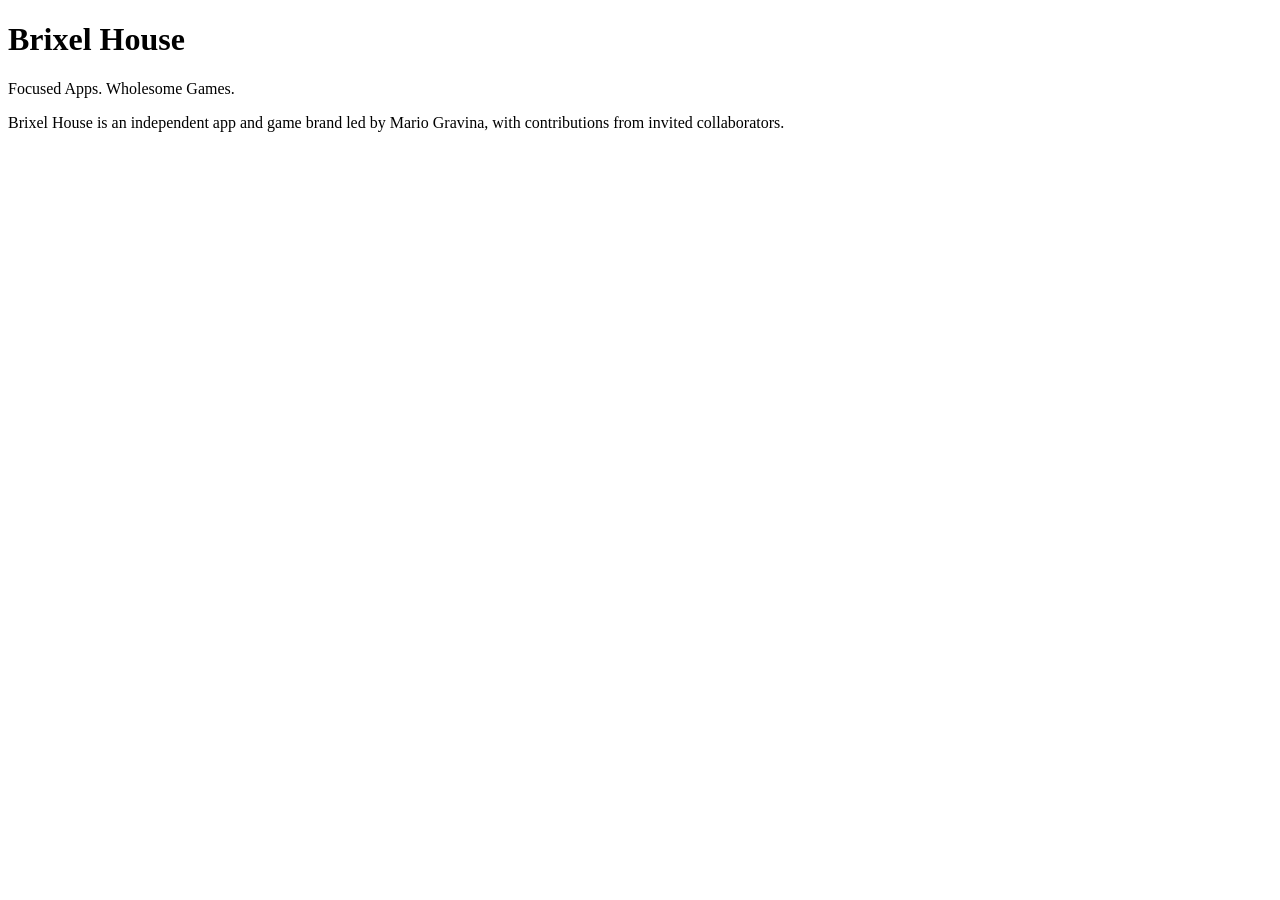
==== index.html @ 315a57ce "Add initial index.html for Brixel House Add initial homepage" ====
<!doctype html>
<html lang="en">
<head>
  <meta charset="utf-8">
  <meta name="viewport" content="width=device-width, initial-scale=1">
  <title>Brixel House</title>
</head>
<body>
  <main>
    <h1>Brixel House</h1>
    <p>Focused Apps. Wholesome Games.</p>
    <p>Brixel House is an independent app and game brand led by Mario Gravina, with contributions from invited collaborators.</p>
  </main>
</body>
</html>
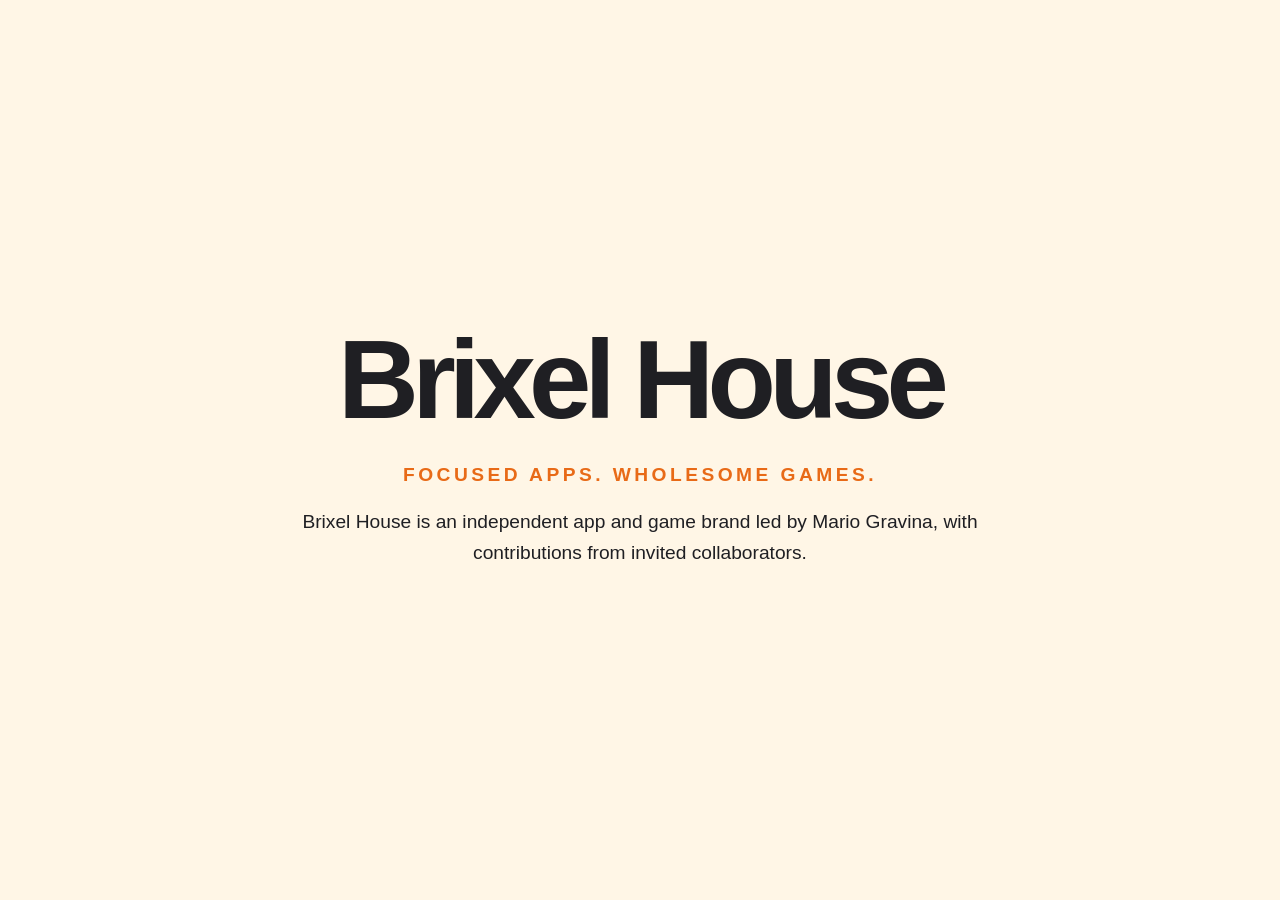
==== commit 0d8d7b3d: "Wrap content in a section tag in index.html Added CSS dep" ====
--- a/index.html
+++ b/index.html
@@ -4,12 +4,15 @@
   <meta charset="utf-8">
   <meta name="viewport" content="width=device-width, initial-scale=1">
   <title>Brixel House</title>
+  <link rel="stylesheet" href="css/style.css">
 </head>
 <body>
   <main>
-    <h1>Brixel House</h1>
-    <p>Focused Apps. Wholesome Games.</p>
-    <p>Brixel House is an independent app and game brand led by Mario Gravina, with contributions from invited collaborators.</p>
+    <section>
+      <h1>Brixel House</h1>
+      <p class="tagline">Focused Apps. Wholesome Games.</p>
+      <p>Brixel House is an independent app and game brand led by Mario Gravina, with contributions from invited collaborators.</p>
+    </section>
   </main>
 </body>
 </html>
--- a/css/style.css
+++ b/css/style.css
@@ -0,0 +1,47 @@
+:root {
+  --honey-gold: #FFC14D;
+  --bright-amber: #FF9A1F;
+  --deep-orange: #E86A17;
+  --charcoal: #1F1F23;
+  --warm-cream: #FFF6E6;
+  --white: #FFFFFF;
+}
+
+* {
+  box-sizing: border-box;
+}
+
+body {
+  margin: 0;
+  font-family: Arial, Helvetica, sans-serif;
+  color: var(--charcoal);
+  background: var(--warm-cream);
+}
+
+main {
+  min-height: 100vh;
+  display: grid;
+  place-items: center;
+  padding: 48px 24px;
+  text-align: center;
+}
+
+h1 {
+  margin: 0 0 16px;
+  font-size: clamp(3rem, 10vw, 7rem);
+  letter-spacing: -0.06em;
+}
+
+p {
+  max-width: 720px;
+  margin: 0 auto 16px;
+  font-size: 1.2rem;
+  line-height: 1.6;
+}
+
+.tagline {
+  color: var(--deep-orange);
+  font-weight: 700;
+  letter-spacing: 0.18em;
+  text-transform: uppercase;
+}
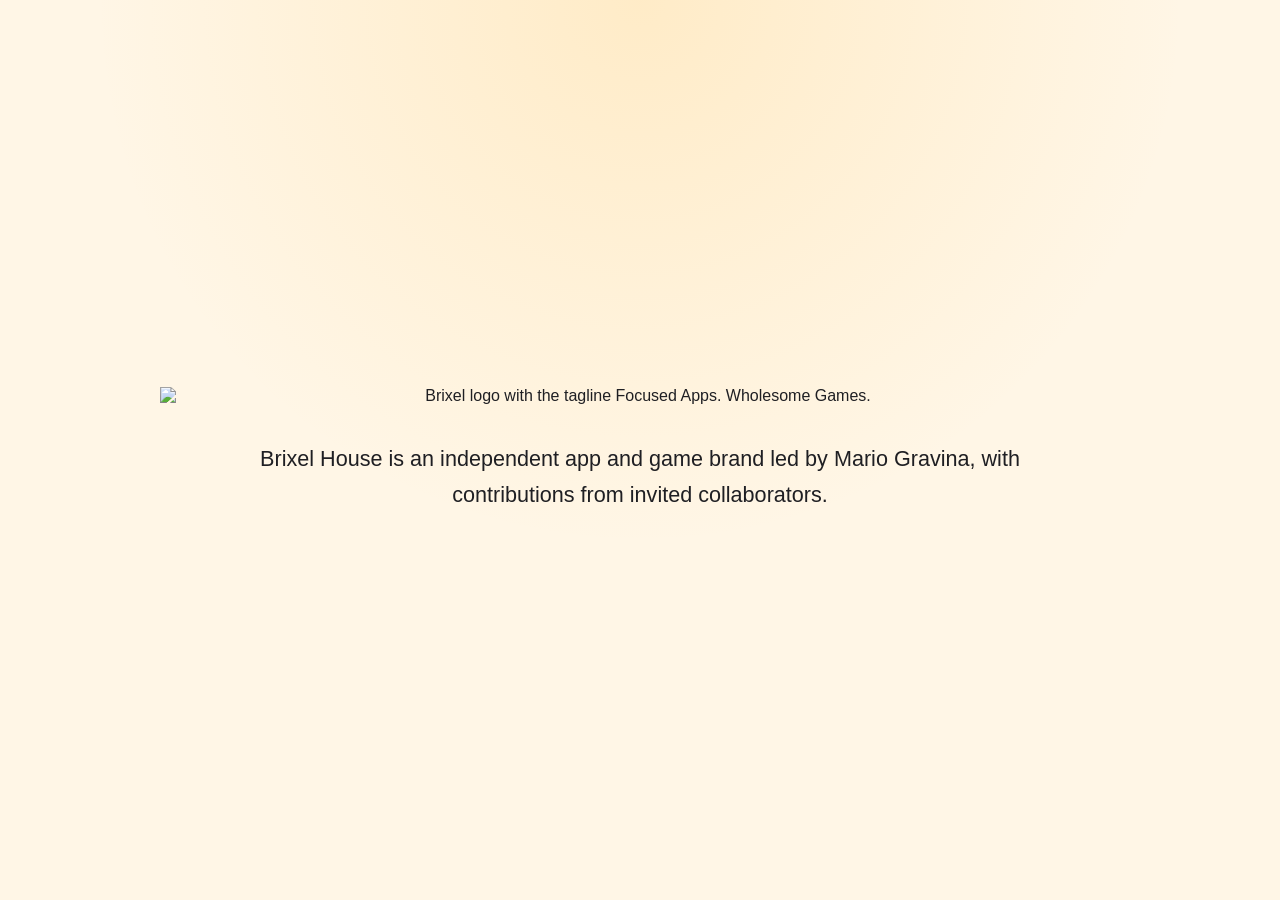
==== commit b0d5b426: "Revise index.html with new layout and meta description Updated the HTML structure and added a meta d" ====
--- a/index.html
+++ b/index.html
@@ -4,14 +4,22 @@
   <meta charset="utf-8">
   <meta name="viewport" content="width=device-width, initial-scale=1">
   <title>Brixel House</title>
+  <meta name="description" content="Brixel House creates focused apps and wholesome games built from simple ideas, clear rules, and thoughtful play.">
   <link rel="stylesheet" href="css/style.css">
 </head>
 <body>
-  <main>
-    <section>
-      <h1>Brixel House</h1>
-      <p class="tagline">Focused Apps. Wholesome Games.</p>
-      <p>Brixel House is an independent app and game brand led by Mario Gravina, with contributions from invited collaborators.</p>
+  <main class="page-shell">
+    <section class="hero">
+      <img
+        class="hero-logo"
+        src="assets/brixel-main-logo.png"
+        alt="Brixel logo with the tagline Focused Apps. Wholesome Games."
+      >
+
+      <p class="intro">
+        Brixel House is an independent app and game brand led by Mario Gravina,
+        with contributions from invited collaborators.
+      </p>
     </section>
   </main>
 </body>
--- a/css/style.css
+++ b/css/style.css
@@ -11,37 +11,57 @@
   box-sizing: border-box;
 }
 
+html {
+  min-height: 100%;
+}
+
 body {
   margin: 0;
+  min-height: 100%;
   font-family: Arial, Helvetica, sans-serif;
   color: var(--charcoal);
-  background: var(--warm-cream);
+  background:
+    radial-gradient(circle at top, rgba(255, 193, 77, 0.20), transparent 34rem),
+    var(--warm-cream);
 }
 
-main {
+.page-shell {
   min-height: 100vh;
   display: grid;
   place-items: center;
   padding: 48px 24px;
+}
+
+.hero {
+  width: min(100%, 1080px);
   text-align: center;
 }
 
-h1 {
-  margin: 0 0 16px;
-  font-size: clamp(3rem, 10vw, 7rem);
-  letter-spacing: -0.06em;
+.hero-logo {
+  display: block;
+  width: min(100%, 960px);
+  height: auto;
+  margin: 0 auto 36px;
 }
 
-p {
-  max-width: 720px;
-  margin: 0 auto 16px;
-  font-size: 1.2rem;
-  line-height: 1.6;
+.intro {
+  max-width: 760px;
+  margin: 0 auto;
+  font-size: clamp(1.05rem, 2vw, 1.35rem);
+  line-height: 1.65;
+  color: var(--charcoal);
 }
 
-.tagline {
-  color: var(--deep-orange);
-  font-weight: 700;
-  letter-spacing: 0.18em;
-  text-transform: uppercase;
+@media (max-width: 640px) {
+  .page-shell {
+    padding: 32px 18px;
+  }
+
+  .hero-logo {
+    margin-bottom: 28px;
+  }
+
+  .intro {
+    font-size: 1rem;
+  }
 }
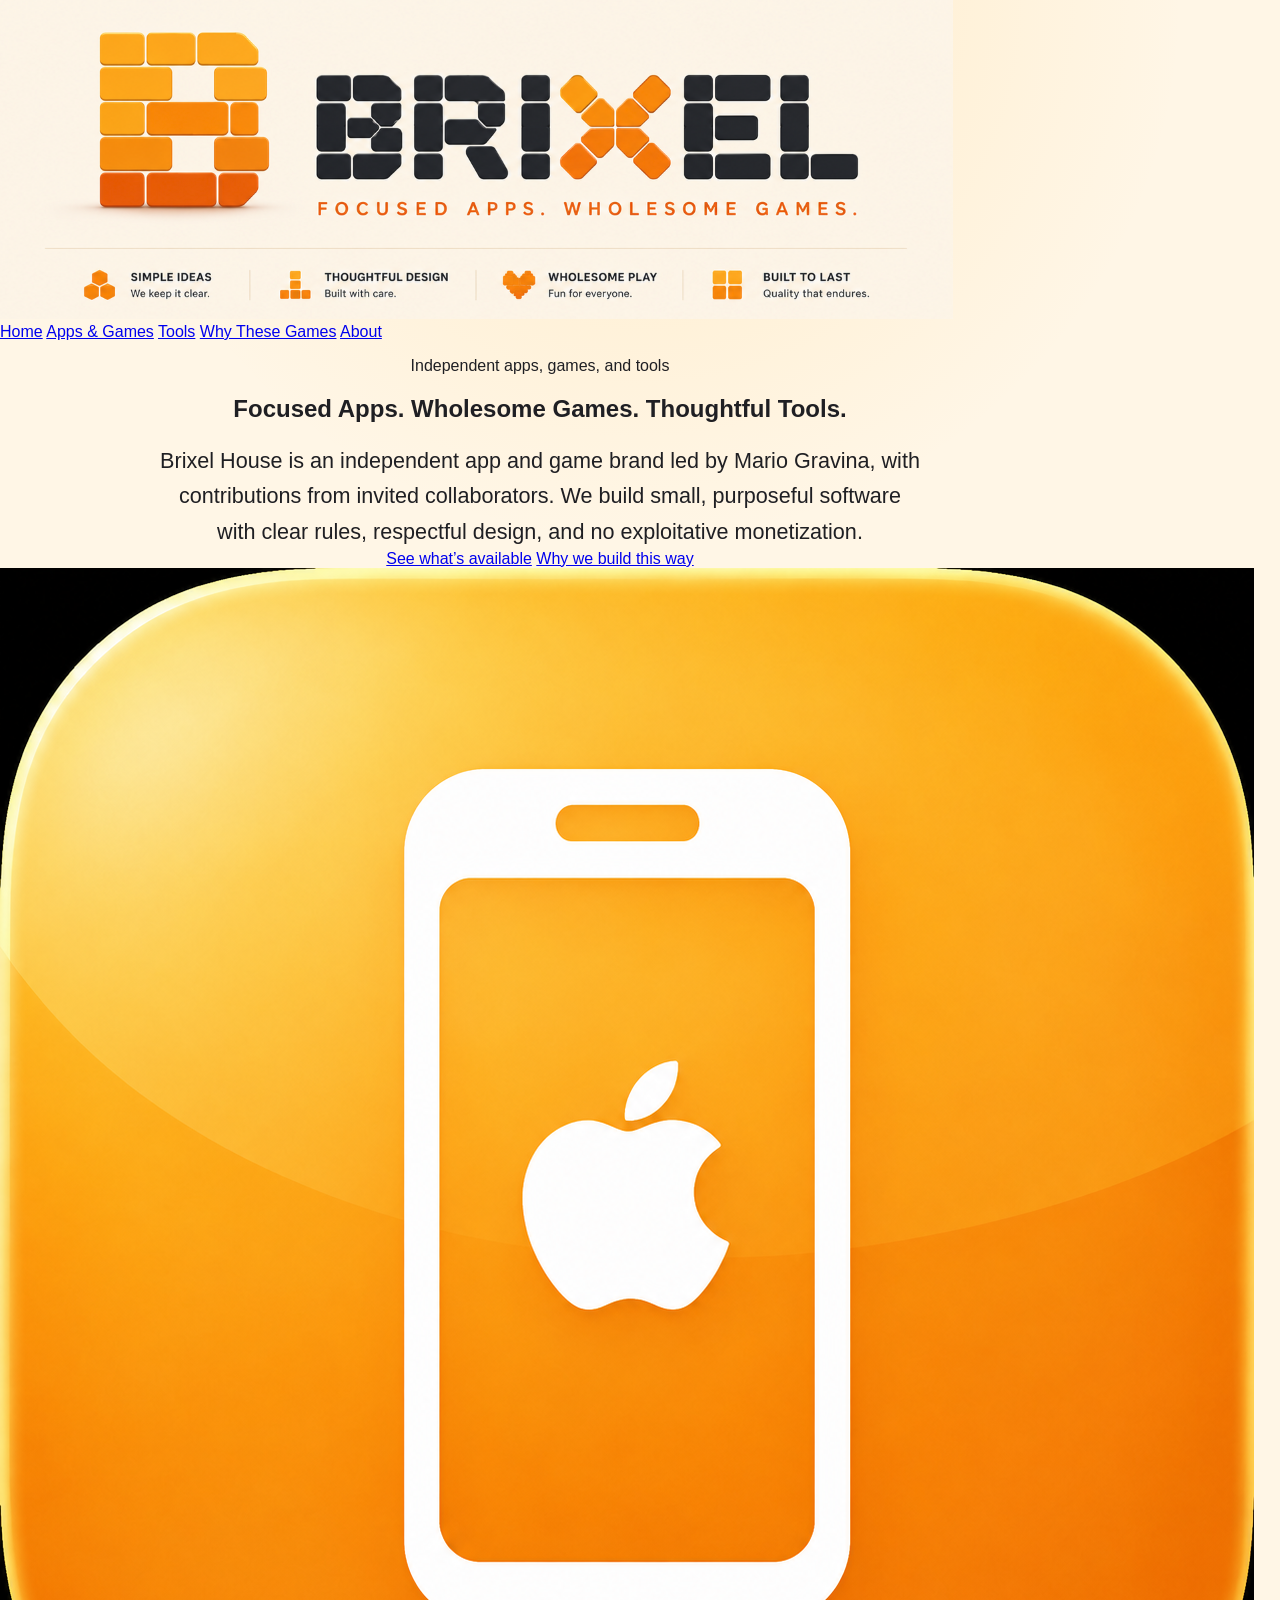
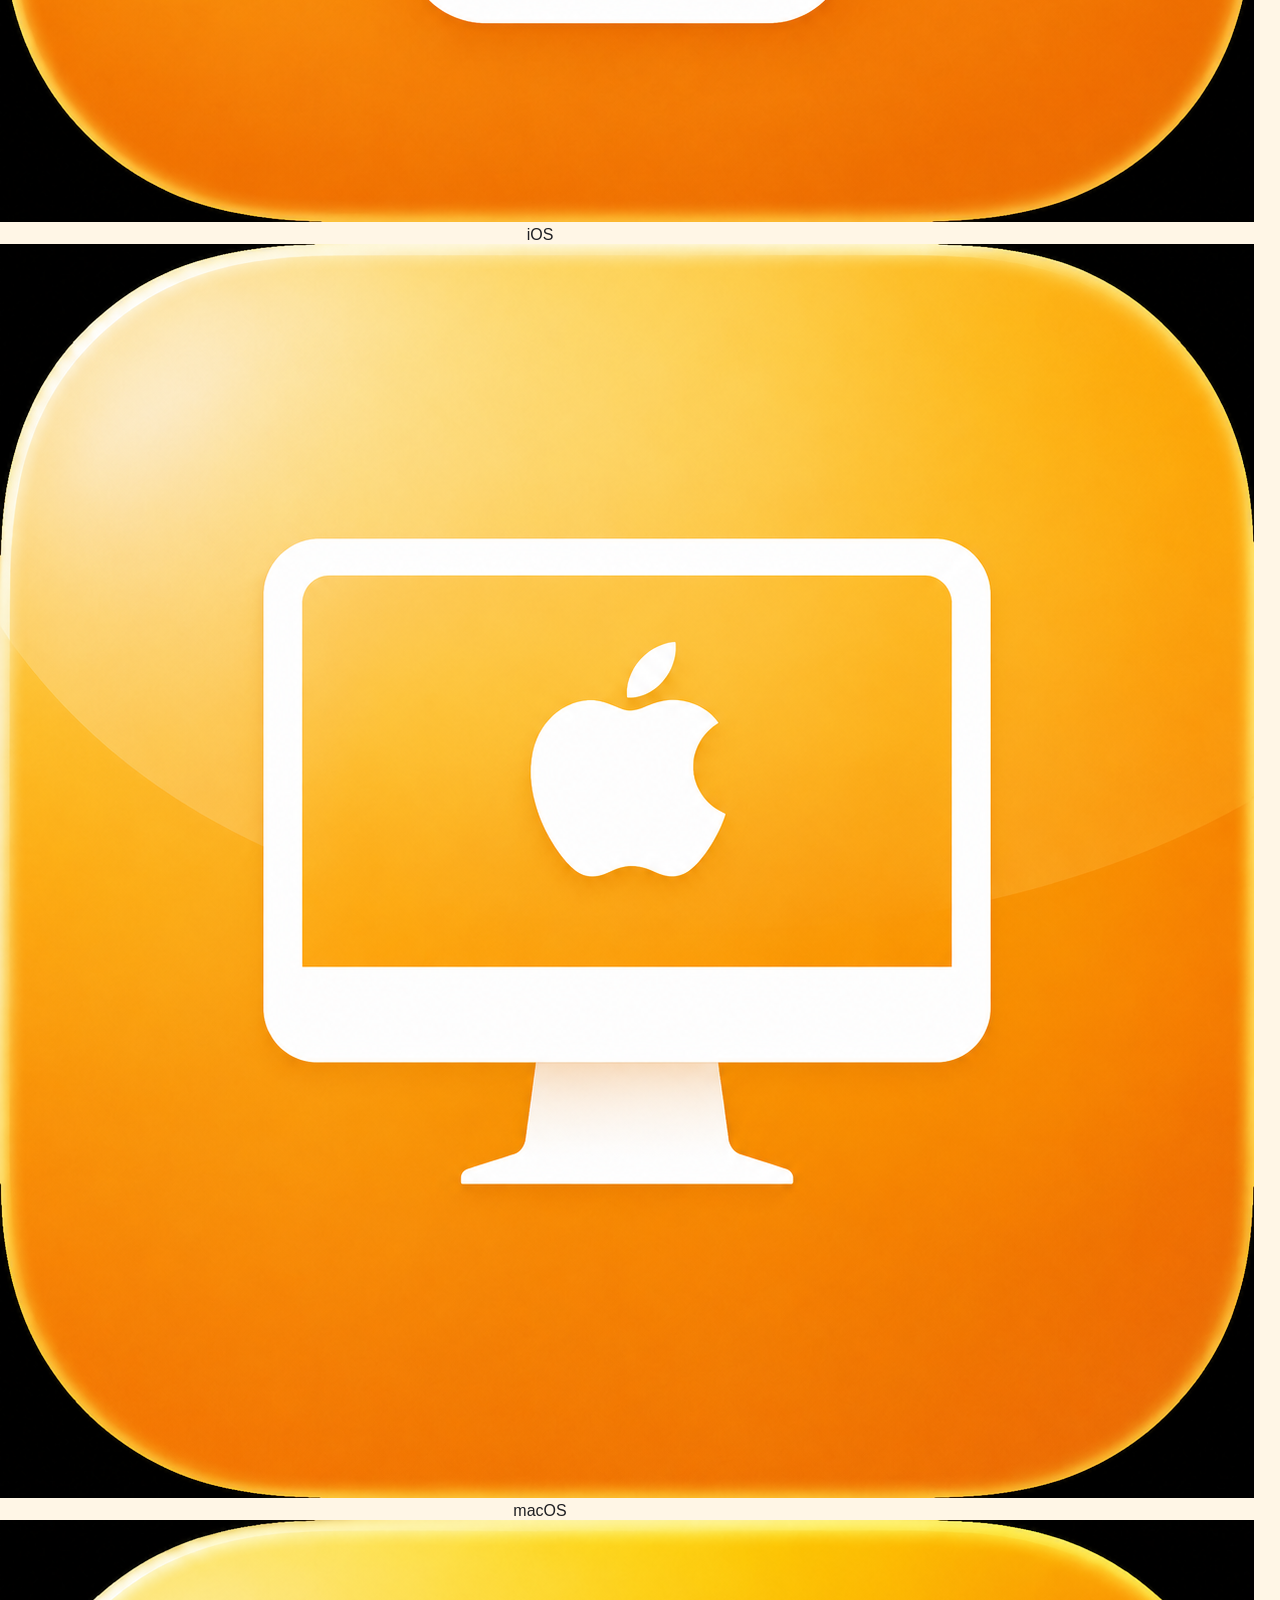
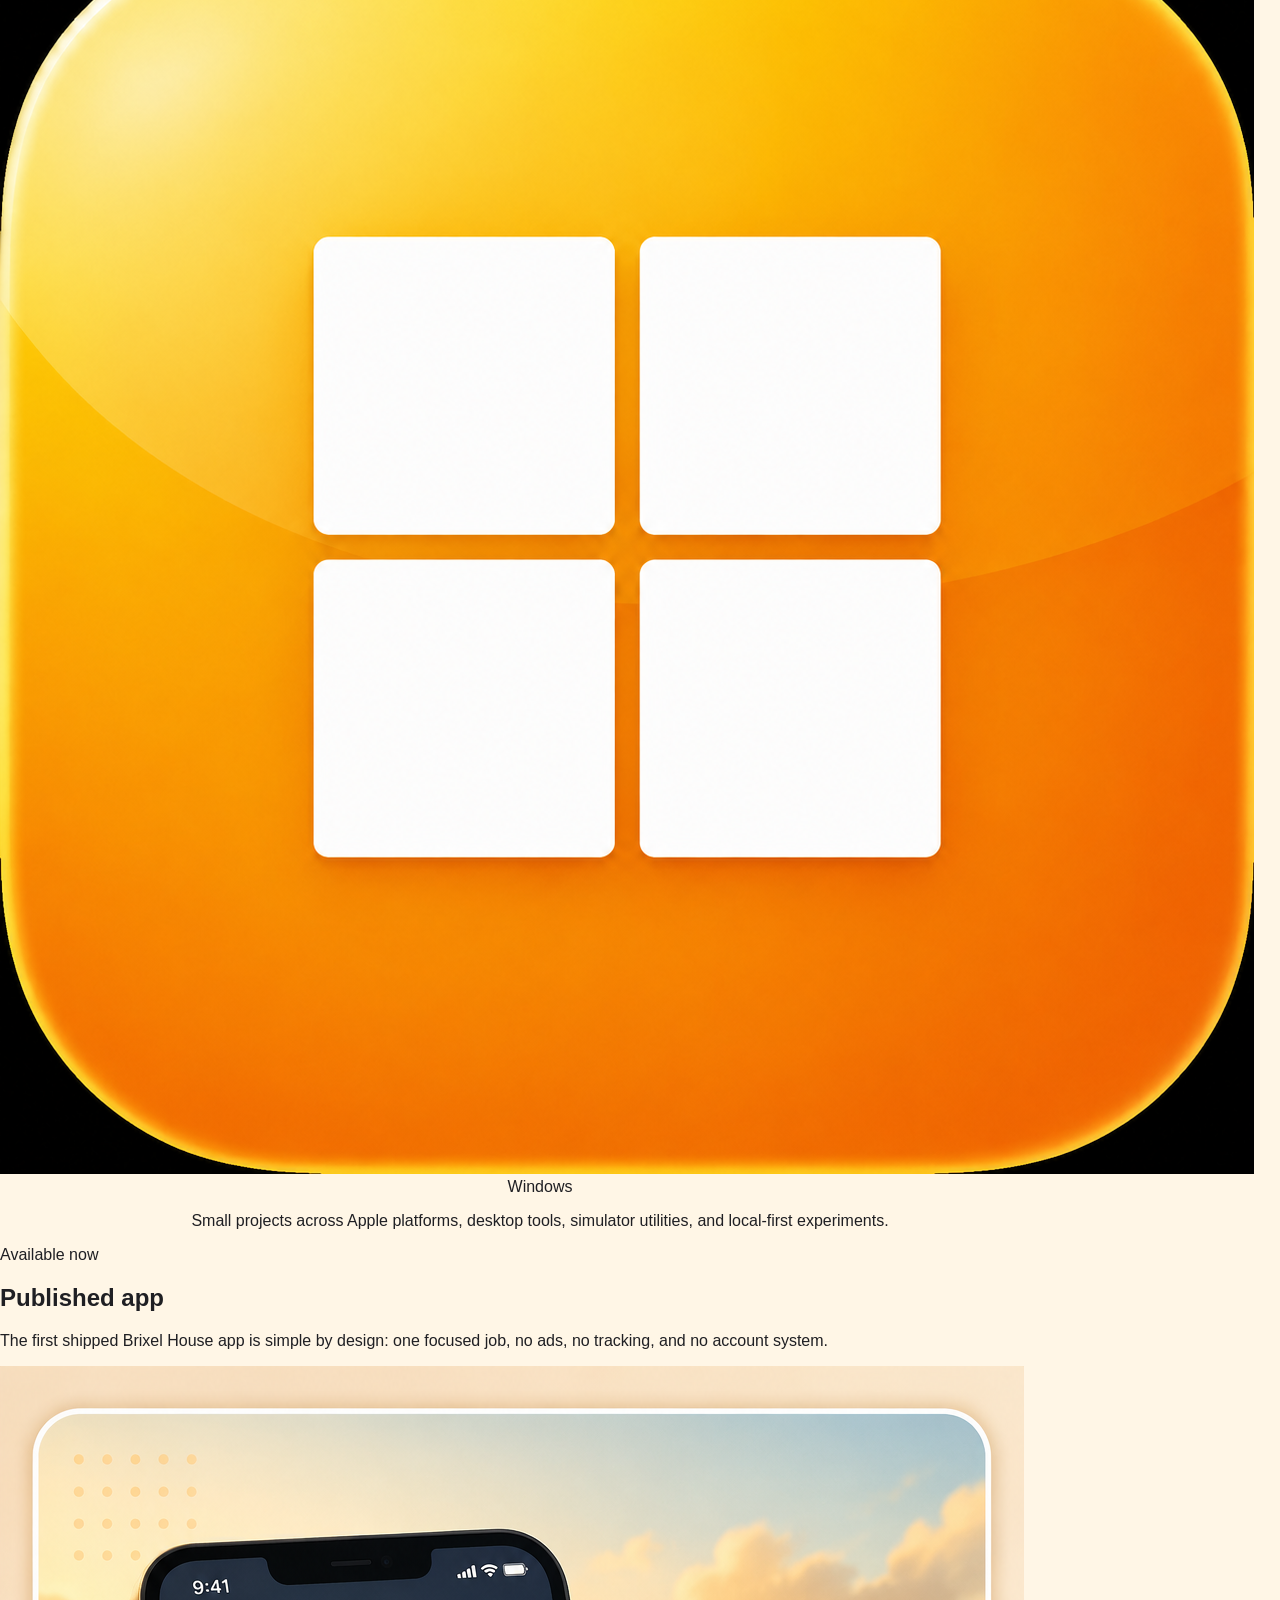
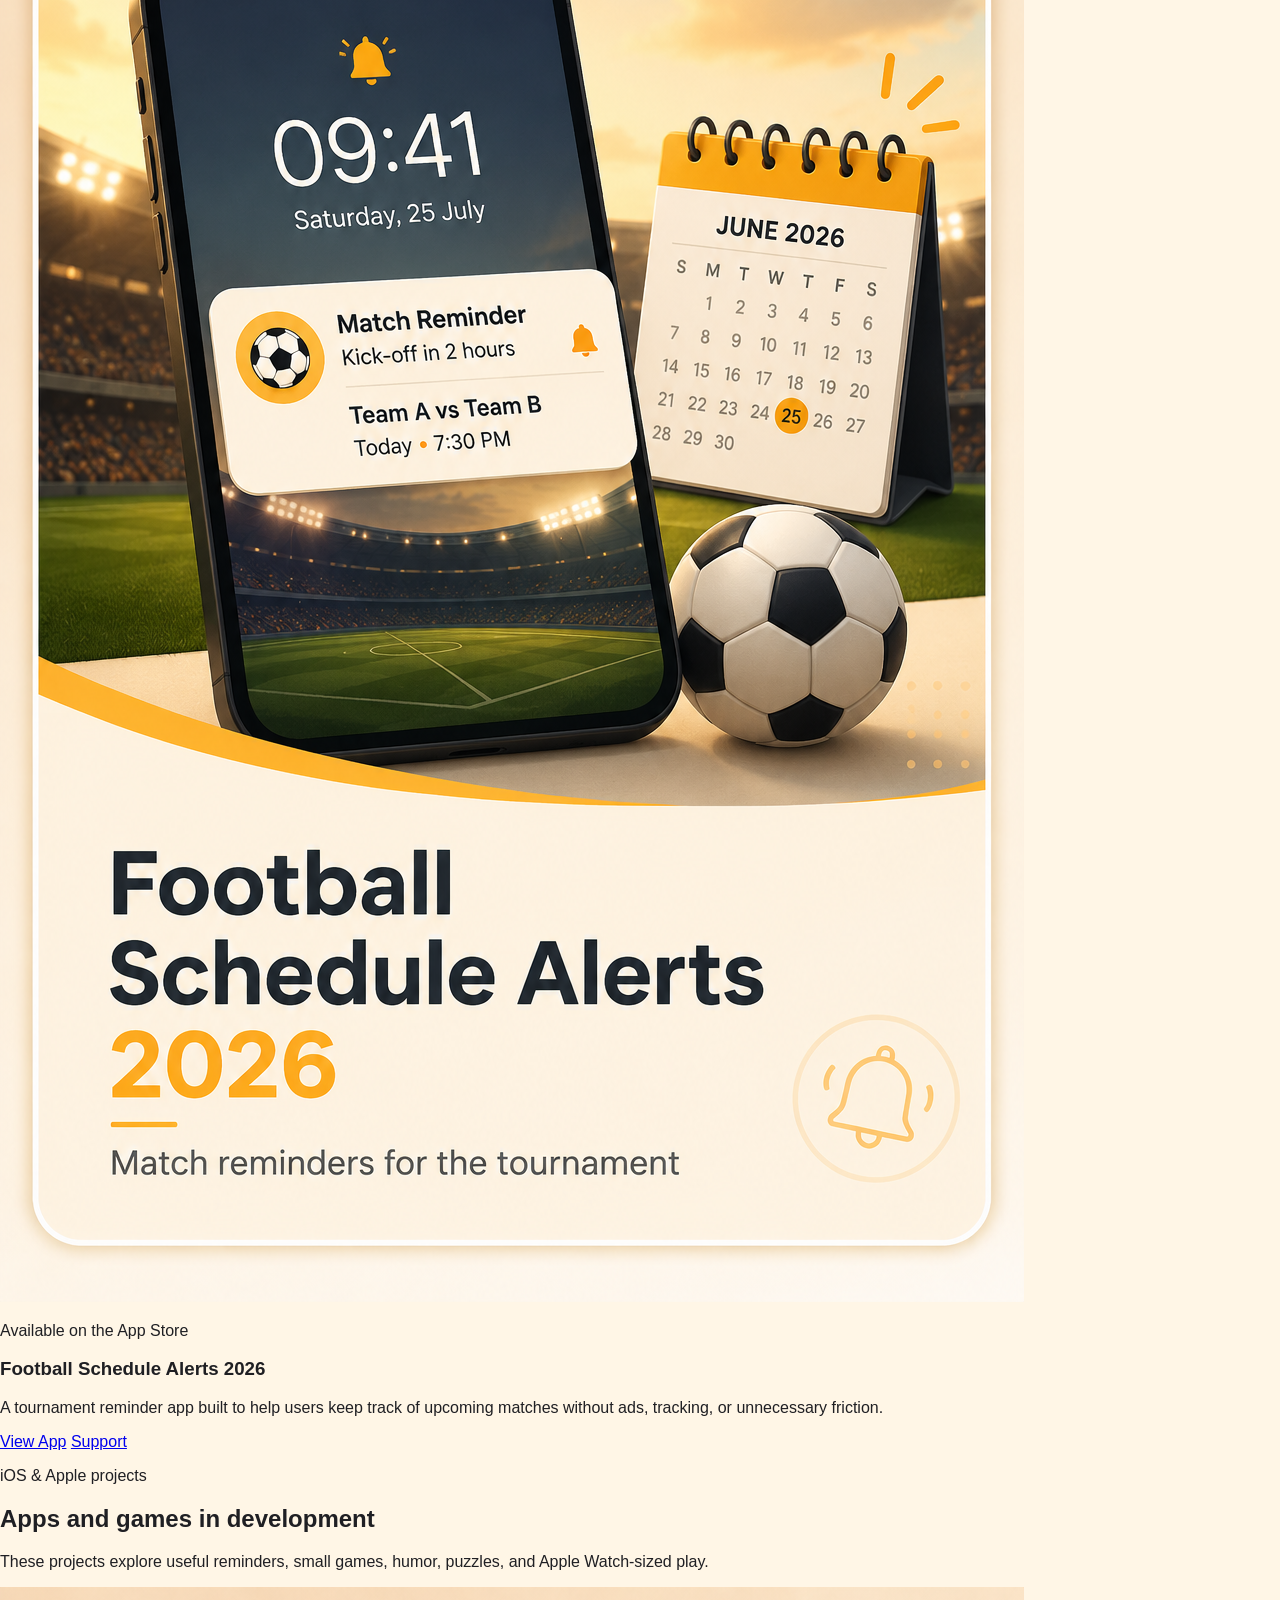
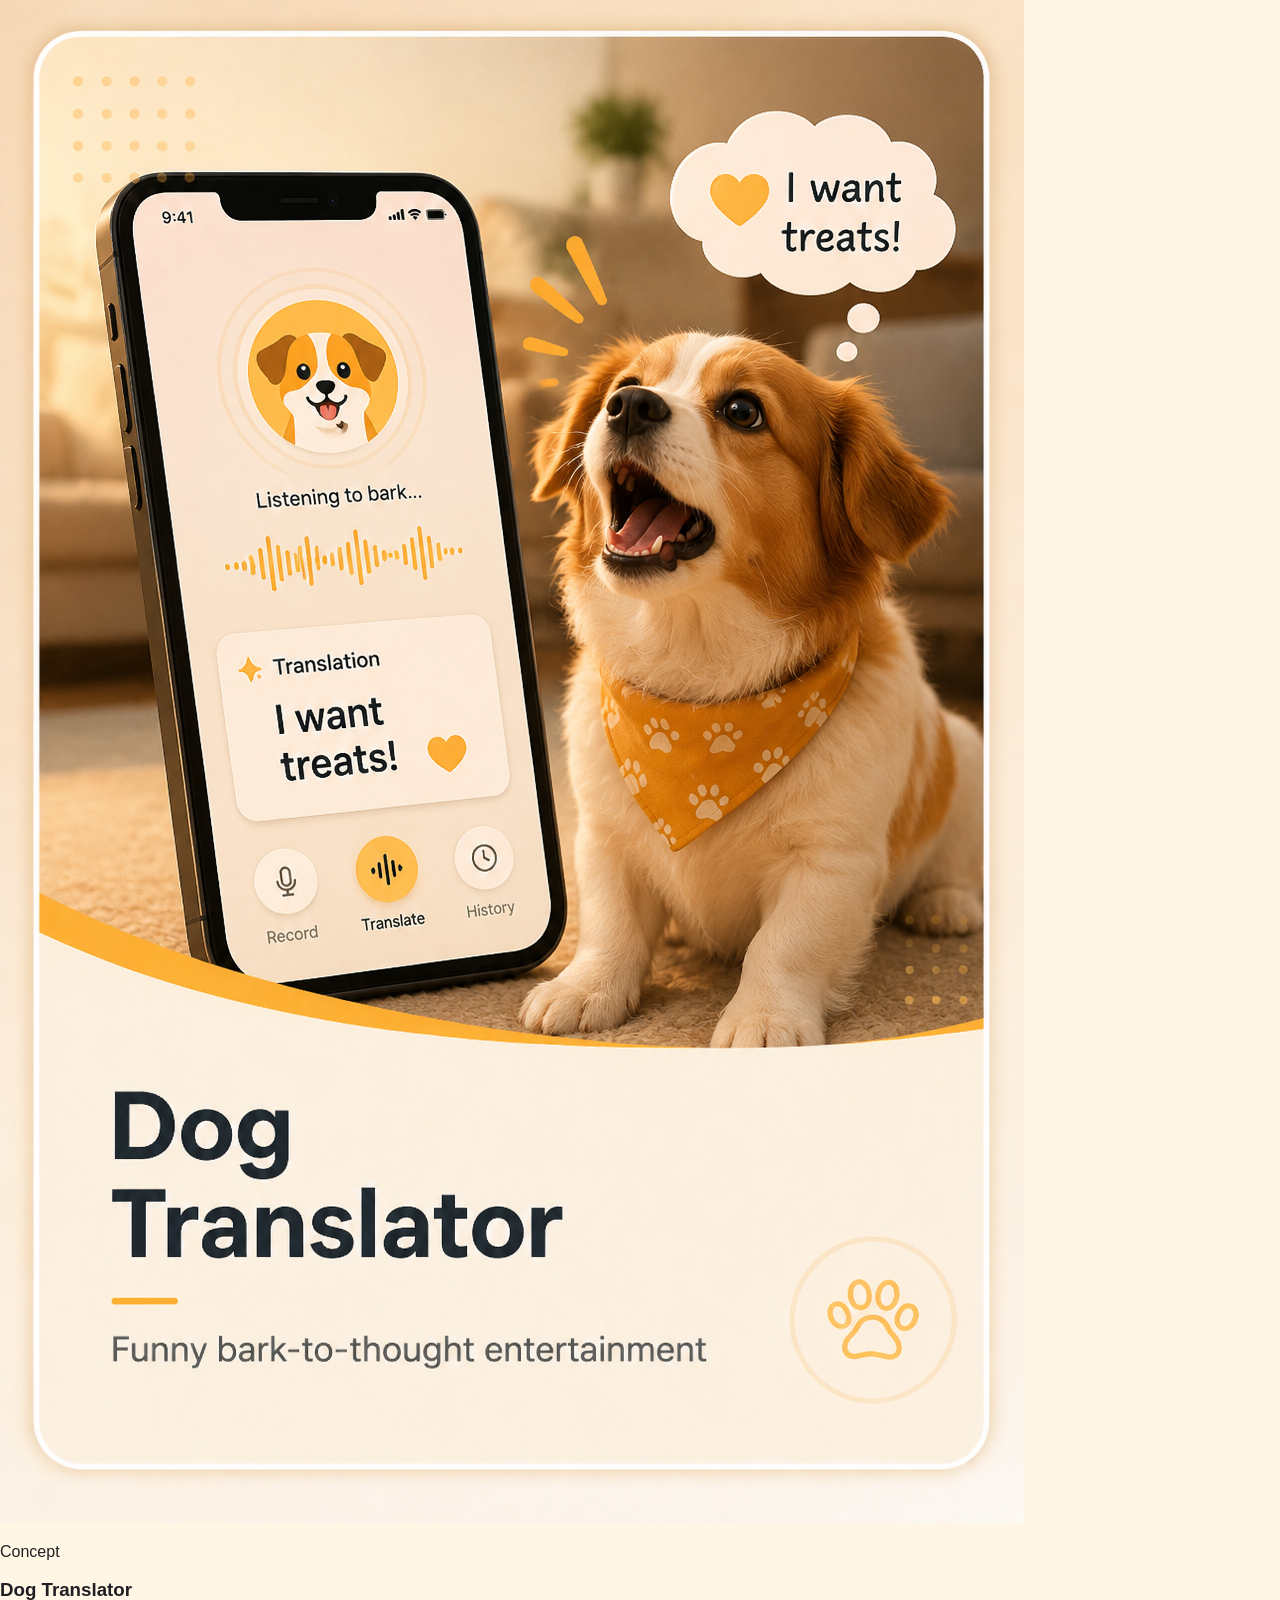
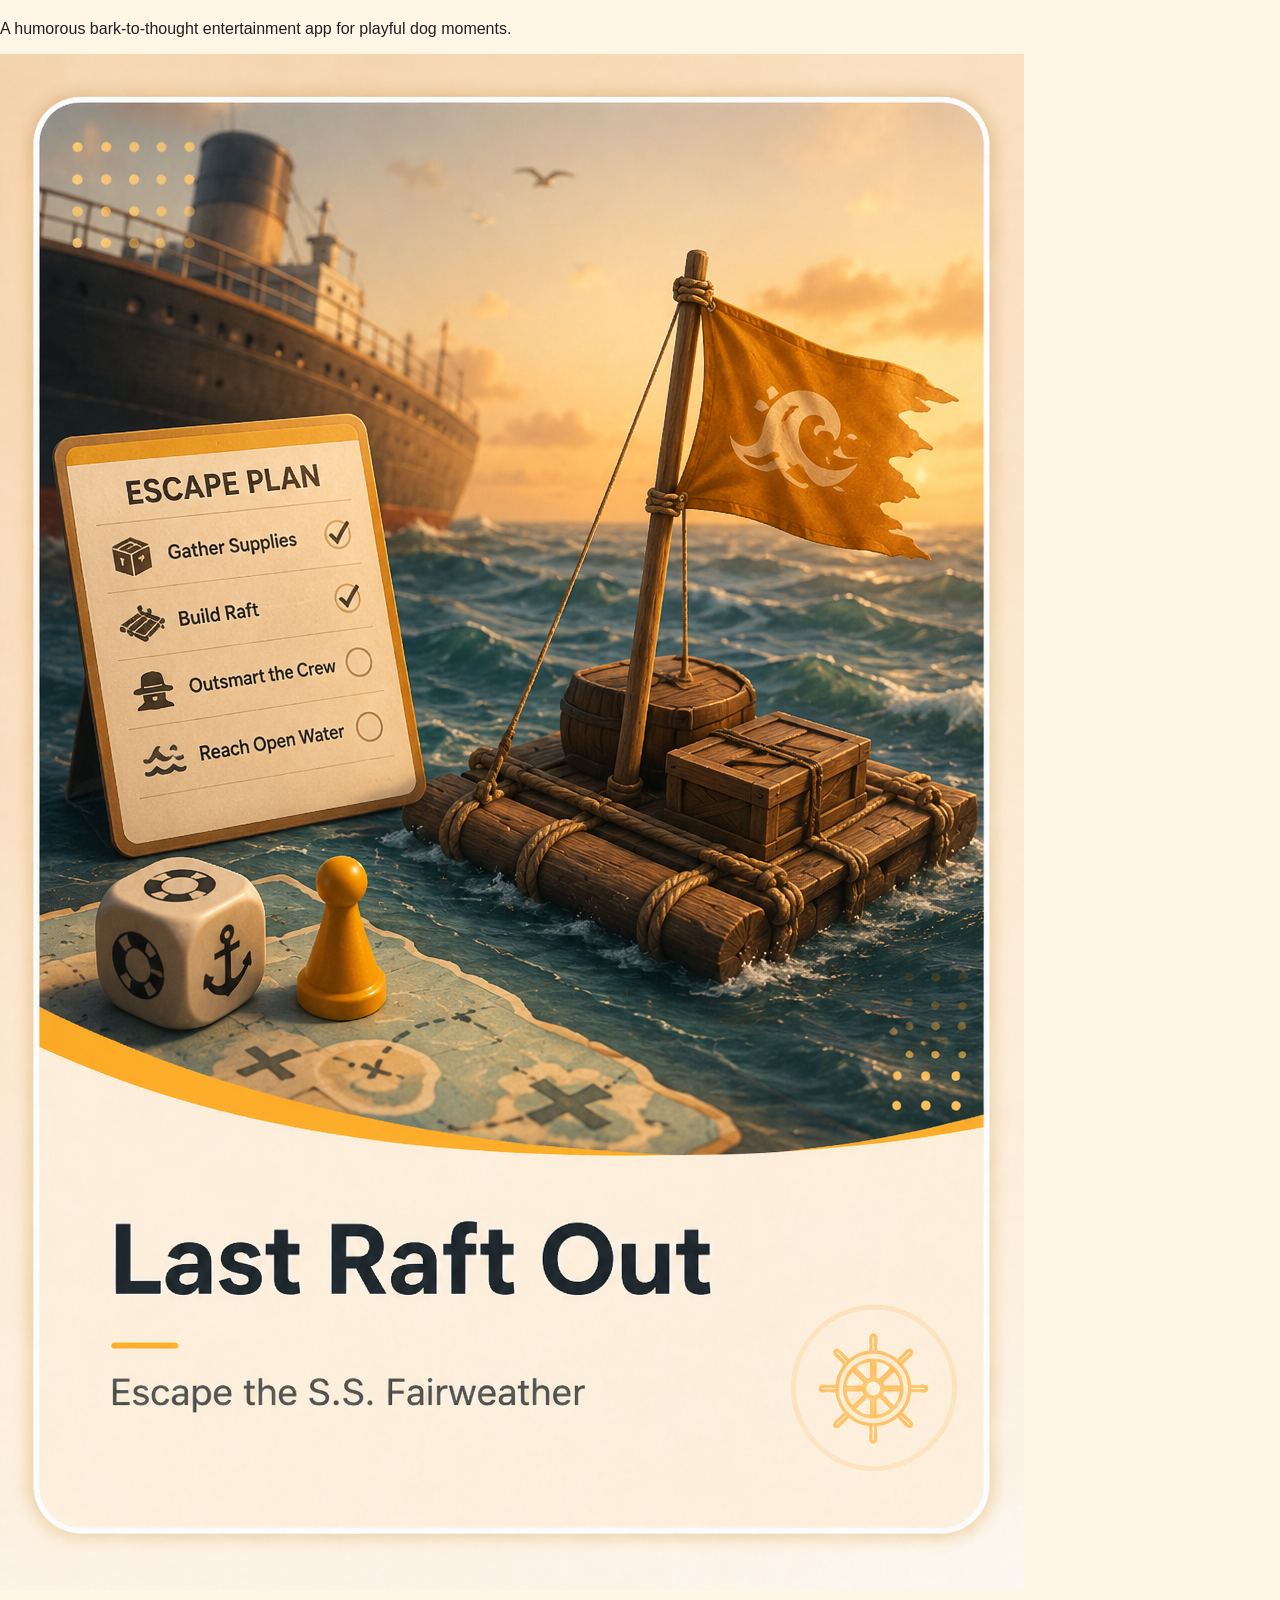
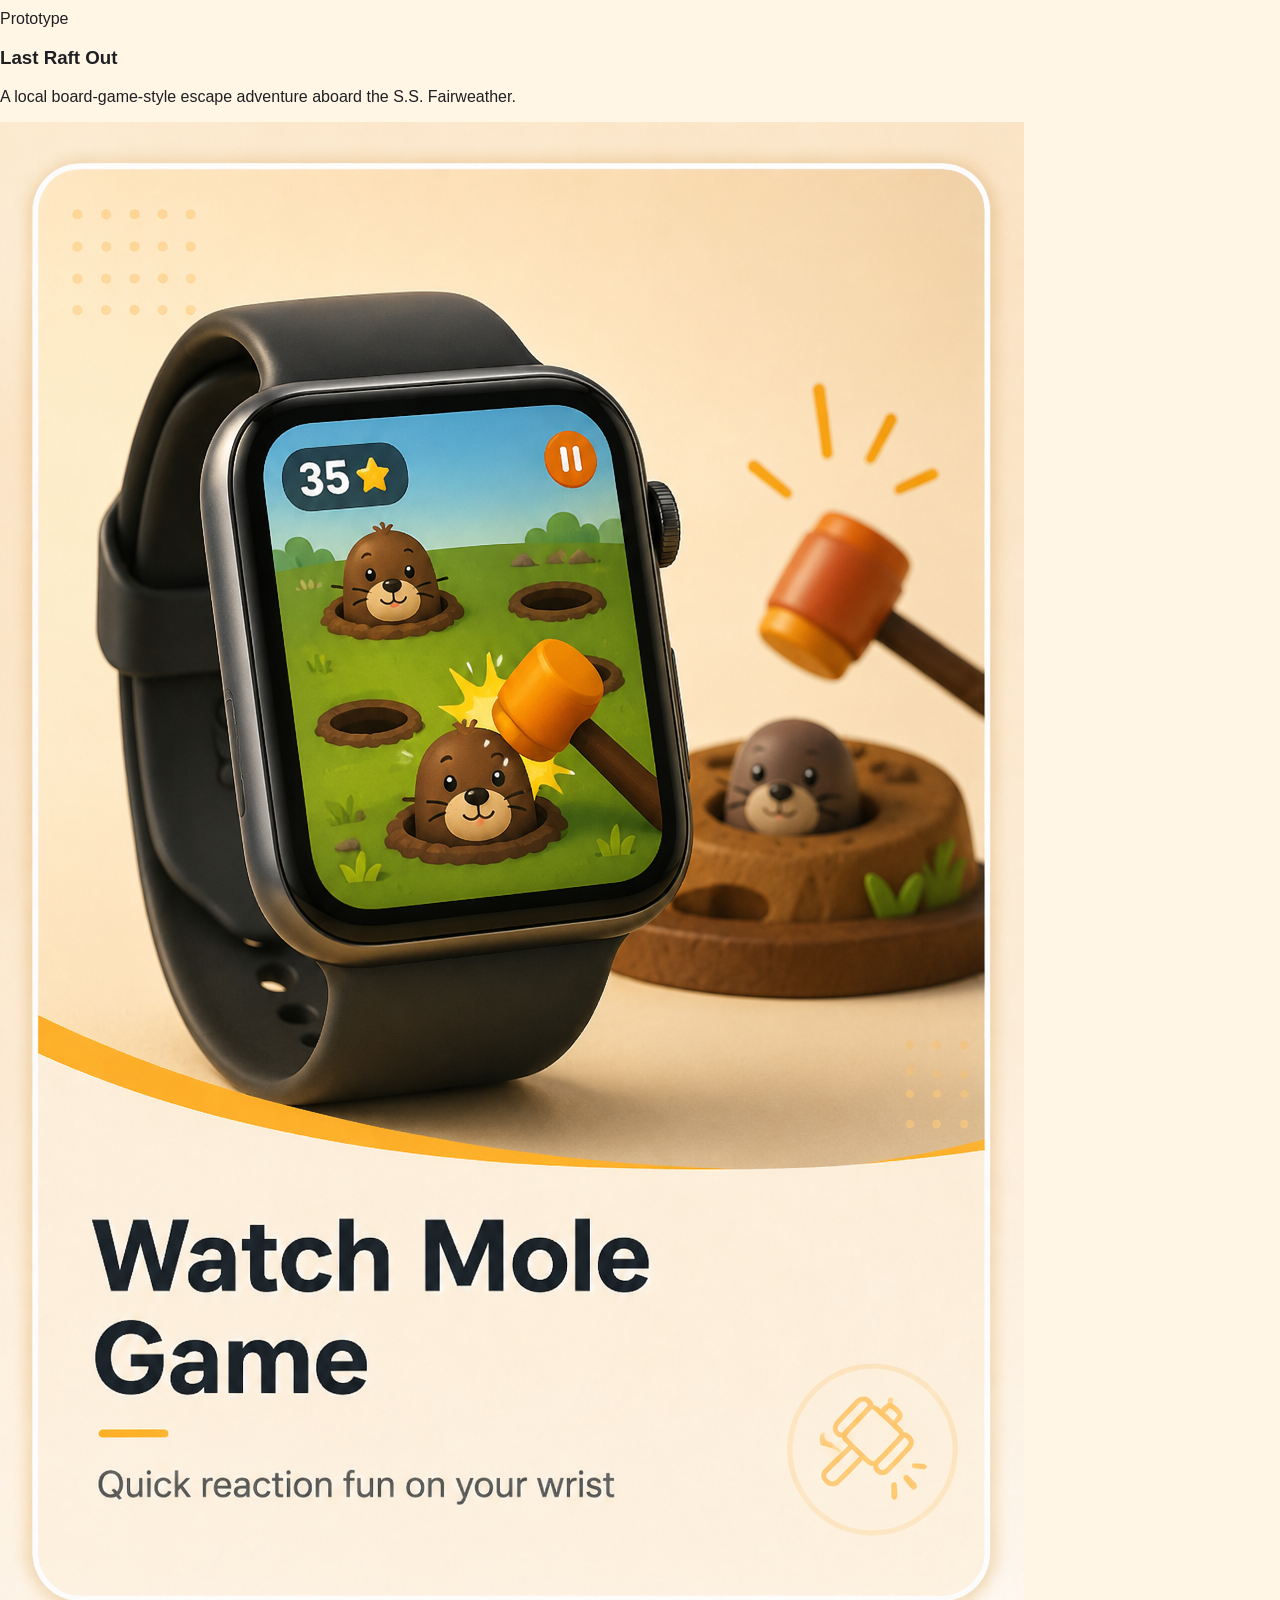
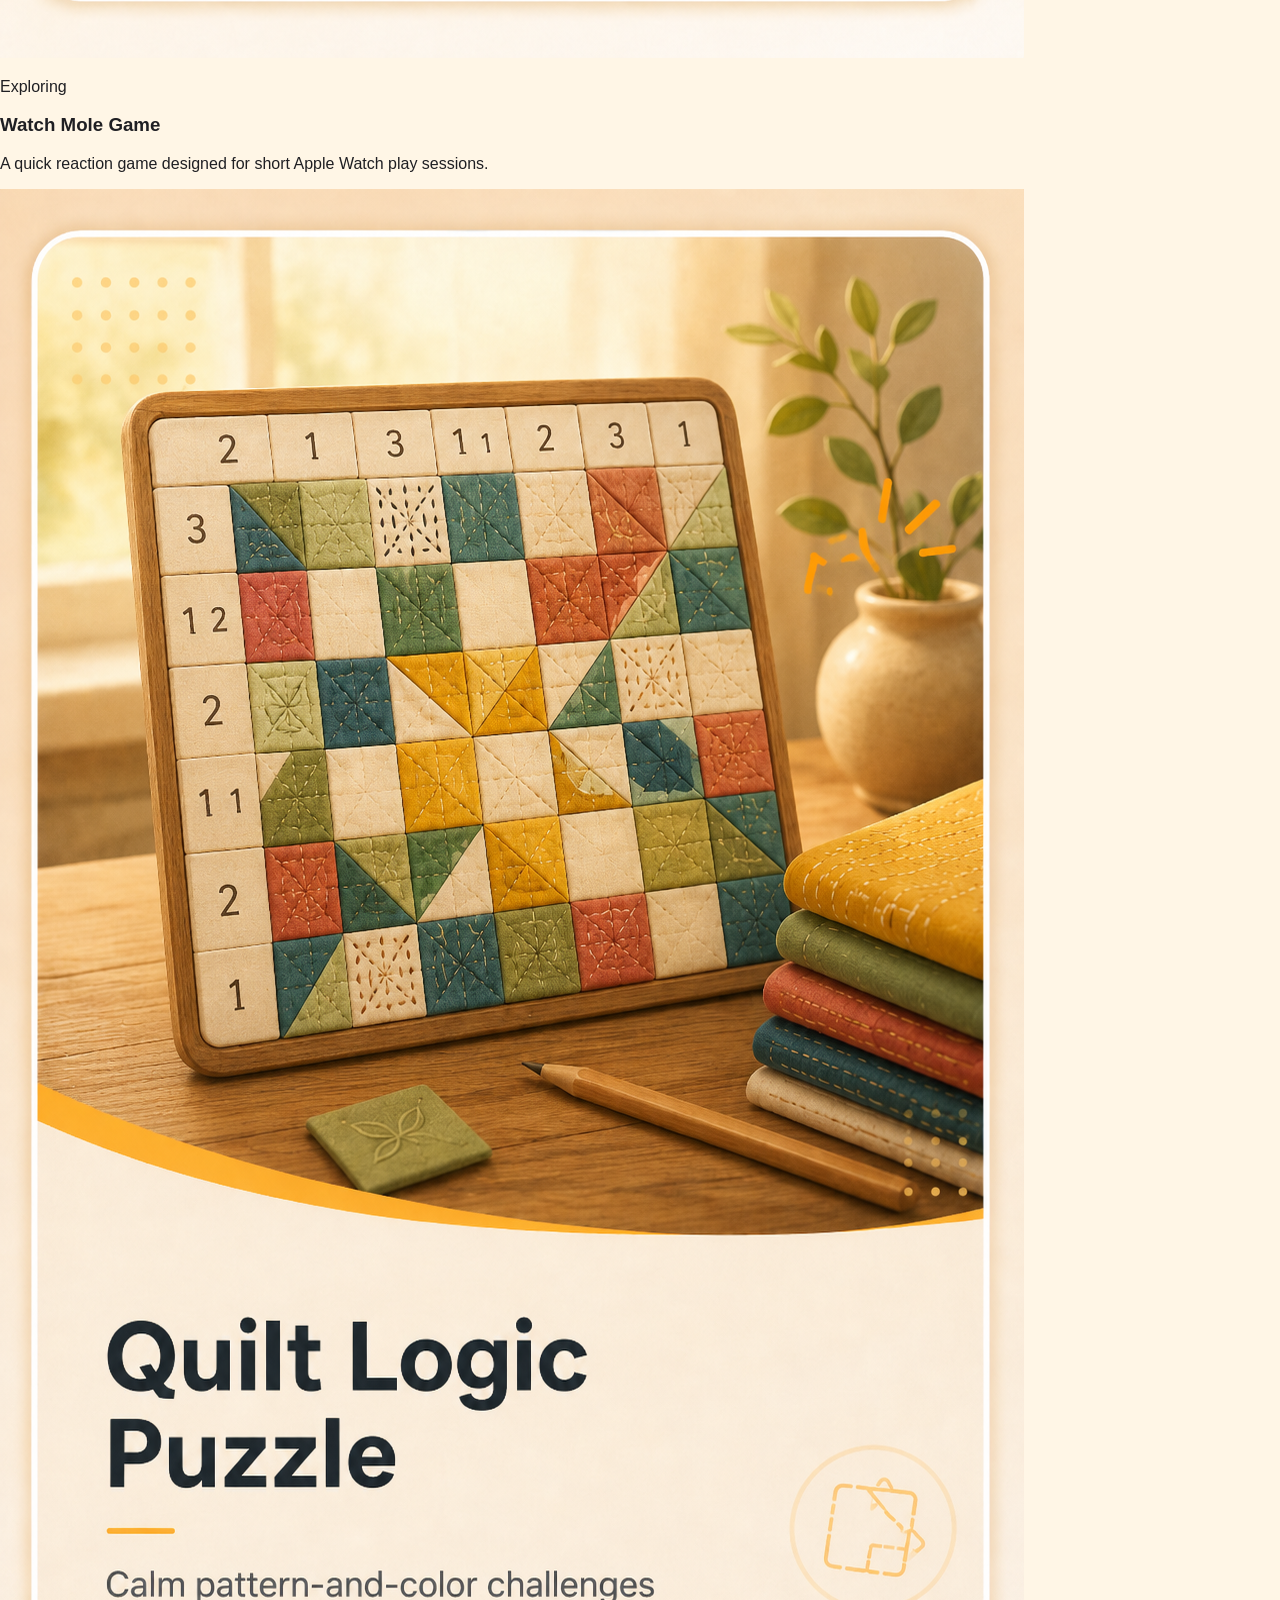
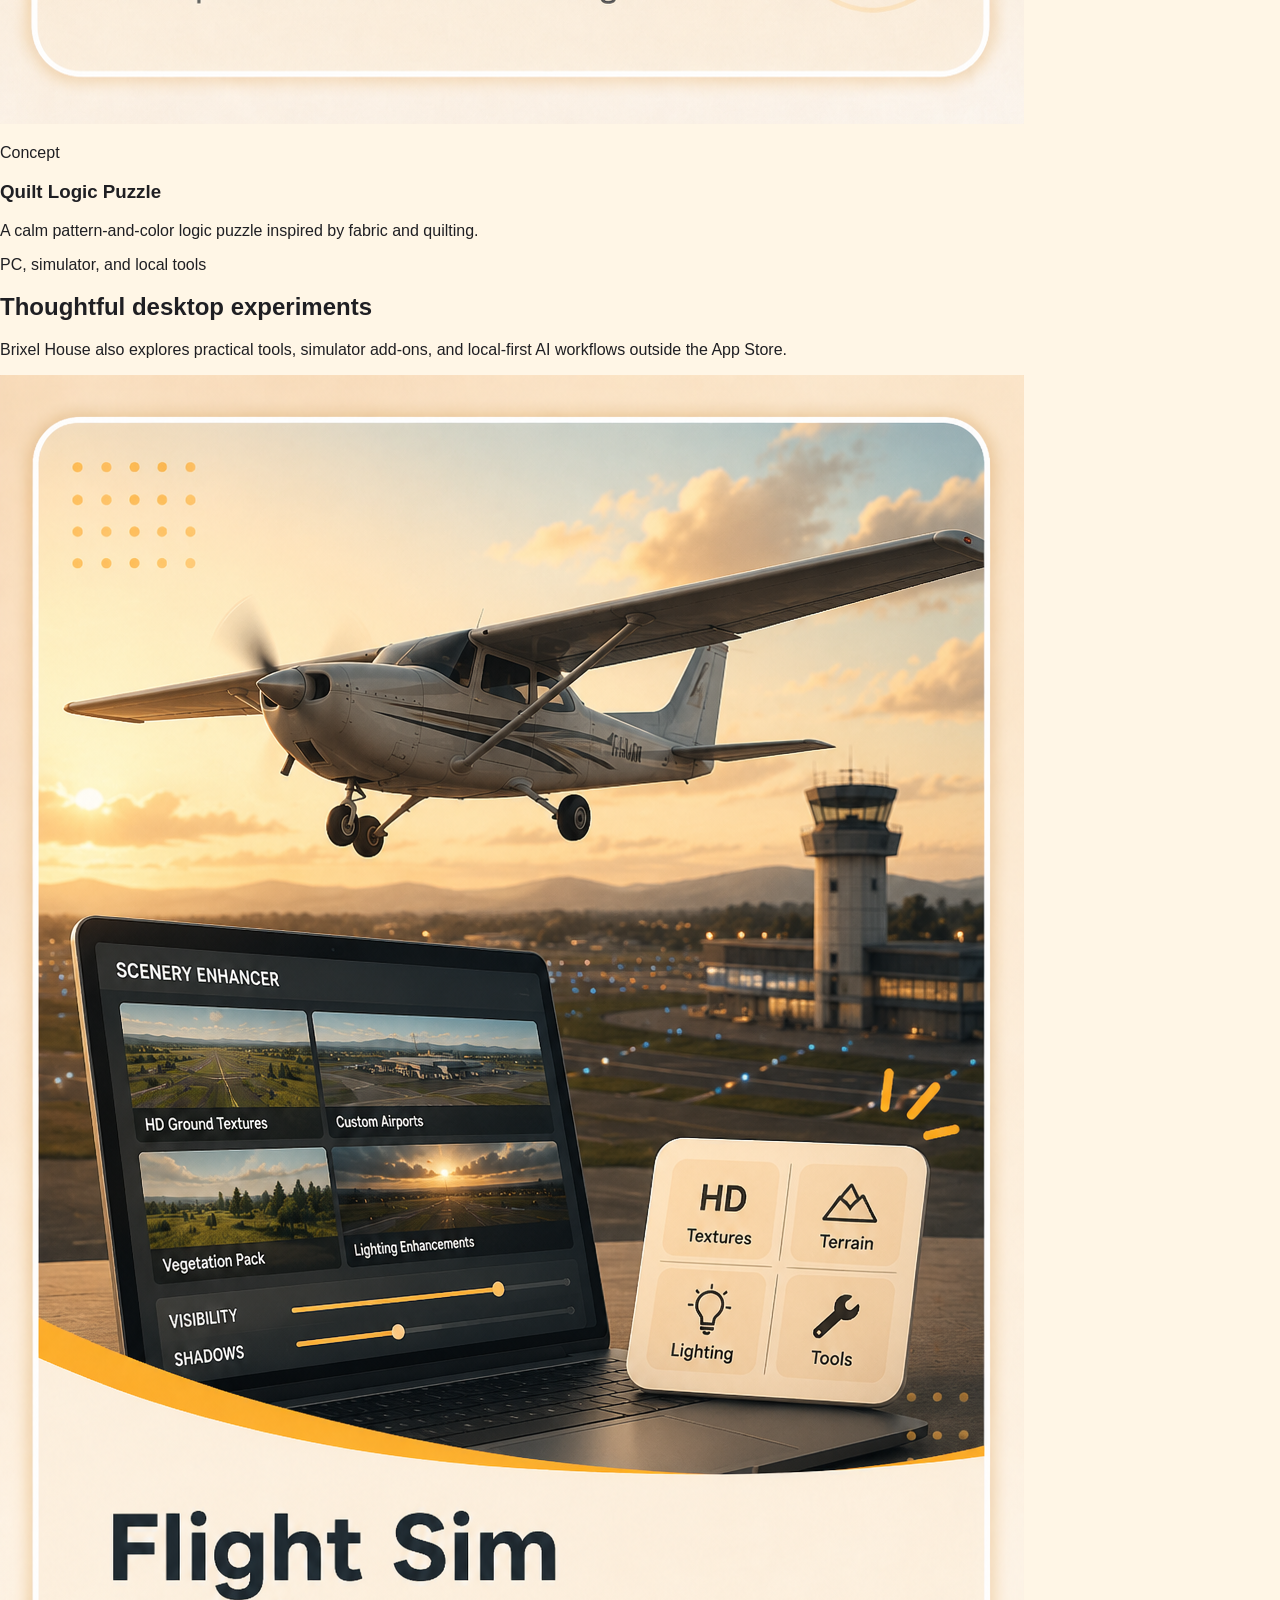
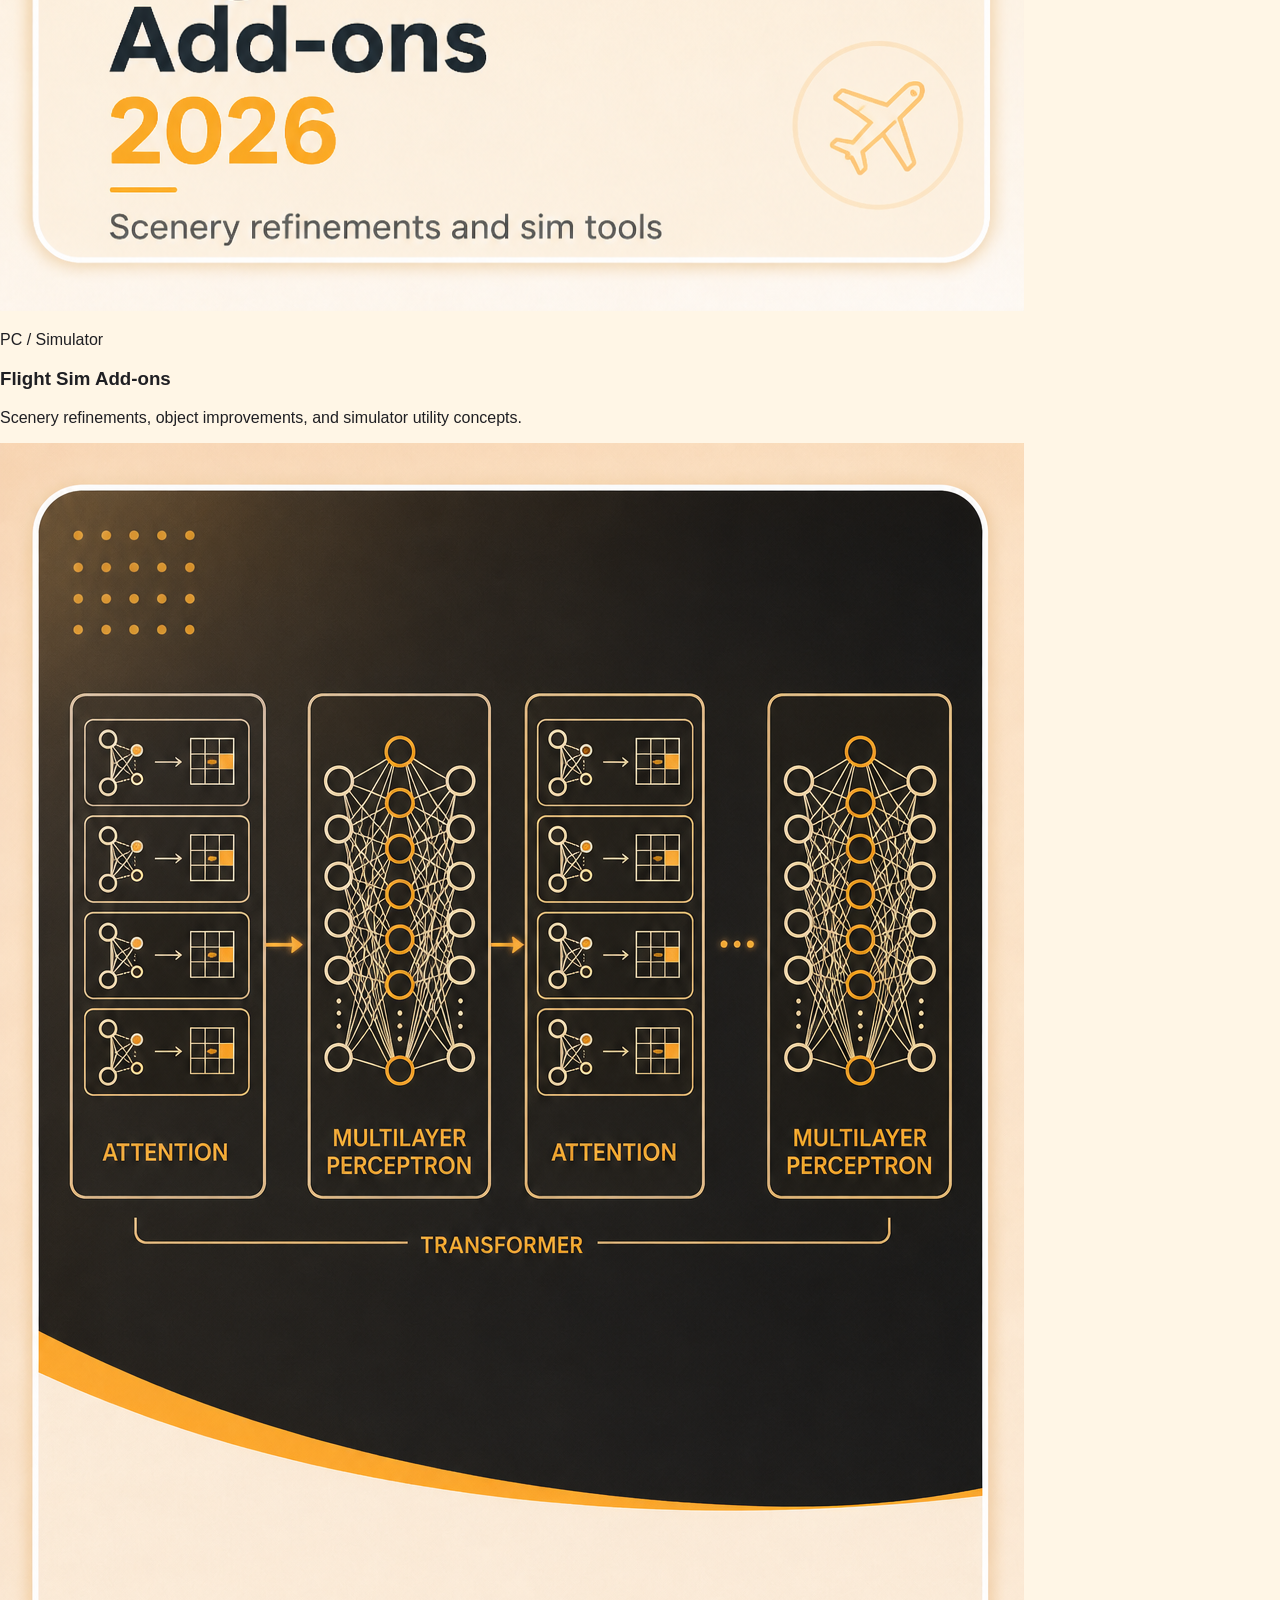
==== commit ce5e7f29: "Revise HTML structure and update meta description Updated the website description and restructured t" ====
--- a/index.html
+++ b/index.html
@@ -4,23 +4,213 @@
   <meta charset="utf-8">
   <meta name="viewport" content="width=device-width, initial-scale=1">
   <title>Brixel House</title>
-  <meta name="description" content="Brixel House creates focused apps and wholesome games built from simple ideas, clear rules, and thoughtful play.">
+  <meta name="description" content="Brixel House creates focused apps, wholesome games, and thoughtful tools built from simple ideas, clear rules, and respectful design.">
   <link rel="stylesheet" href="css/style.css">
 </head>
+
 <body>
-  <main class="page-shell">
-    <section class="hero">
-      <img
-        class="hero-logo"
-        src="assets/brixel-main-logo.png"
-        alt="Brixel logo with the tagline Focused Apps. Wholesome Games."
-      >
-
-      <p class="intro">
-        Brixel House is an independent app and game brand led by Mario Gravina,
-        with contributions from invited collaborators.
-      </p>
+  <header class="site-header">
+    <a class="brand-link" href="index.html" aria-label="Brixel House home">
+      <img src="assets/brixel-main-logo.png" alt="Brixel House" class="brand-mark">
+    </a>
+
+    <nav class="site-nav" aria-label="Main navigation">
+      <a href="index.html">Home</a>
+      <a href="#apps">Apps & Games</a>
+      <a href="#tools">Tools</a>
+      <a href="why-games-like-these.html">Why These Games</a>
+      <a href="about.html">About</a>
+    </nav>
+  </header>
+
+  <main>
+    <section class="hero section">
+      <div class="hero-copy">
+        <p class="eyebrow">Independent apps, games, and tools</p>
+        <h1>Focused Apps. Wholesome Games. Thoughtful Tools.</h1>
+        <p class="intro">
+          Brixel House is an independent app and game brand led by Mario Gravina,
+          with contributions from invited collaborators. We build small, purposeful software
+          with clear rules, respectful design, and no exploitative monetization.
+        </p>
+
+        <div class="hero-actions">
+          <a class="button primary" href="#available">See what’s available</a>
+          <a class="button secondary" href="why-games-like-these.html">Why we build this way</a>
+        </div>
+      </div>
+
+      <div class="hero-panel" aria-label="Brixel House platform areas">
+        <div class="platform-strip">
+          <div class="platform-chip">
+            <img src="assets/ios_icon.png" alt="" aria-hidden="true">
+            <span>iOS</span>
+          </div>
+          <div class="platform-chip">
+            <img src="assets/macos_icon.png" alt="" aria-hidden="true">
+            <span>macOS</span>
+          </div>
+          <div class="platform-chip">
+            <img src="assets/windows_icon.png" alt="" aria-hidden="true">
+            <span>Windows</span>
+          </div>
+        </div>
+
+        <p>
+          Small projects across Apple platforms, desktop tools, simulator utilities,
+          and local-first experiments.
+        </p>
+      </div>
+    </section>
+
+    <section id="available" class="section feature-section">
+      <div class="section-heading">
+        <p class="eyebrow">Available now</p>
+        <h2>Published app</h2>
+        <p>
+          The first shipped Brixel House app is simple by design: one focused job,
+          no ads, no tracking, and no account system.
+        </p>
+      </div>
+
+      <article class="featured-app">
+        <div class="featured-image-wrap">
+          <img
+            src="assets/football-scheduler-card.png"
+            alt="Football Schedule Alerts 2026 preview card"
+            class="project-image"
+          >
+        </div>
+
+        <div class="featured-copy">
+          <p class="status-pill">Available on the App Store</p>
+          <h3>Football Schedule Alerts 2026</h3>
+          <p>
+            A tournament reminder app built to help users keep track of upcoming matches
+            without ads, tracking, or unnecessary friction.
+          </p>
+
+          <div class="card-actions">
+            <a class="button primary" href="#" aria-label="View Football Schedule Alerts 2026 on the App Store">View App</a>
+            <a class="button secondary" href="support.html">Support</a>
+          </div>
+        </div>
+      </article>
+    </section>
+
+    <section id="apps" class="section">
+      <div class="section-heading">
+        <p class="eyebrow">iOS & Apple projects</p>
+        <h2>Apps and games in development</h2>
+        <p>
+          These projects explore useful reminders, small games, humor, puzzles,
+          and Apple Watch-sized play.
+        </p>
+      </div>
+
+      <div class="project-grid">
+        <article class="project-card">
+          <img src="assets/dog-translator-card.png" alt="Dog Translator preview card" class="project-image">
+          <div class="project-card-copy">
+            <p class="status-pill">Concept</p>
+            <h3>Dog Translator</h3>
+            <p>A humorous bark-to-thought entertainment app for playful dog moments.</p>
+          </div>
+        </article>
+
+        <article class="project-card">
+          <img src="assets/last-raft-out-card.png" alt="Last Raft Out preview card" class="project-image">
+          <div class="project-card-copy">
+            <p class="status-pill">Prototype</p>
+            <h3>Last Raft Out</h3>
+            <p>A local board-game-style escape adventure aboard the S.S. Fairweather.</p>
+          </div>
+        </article>
+
+        <article class="project-card">
+          <img src="assets/watch-mole-card.png" alt="Watch Mole Game preview card" class="project-image">
+          <div class="project-card-copy">
+            <p class="status-pill">Exploring</p>
+            <h3>Watch Mole Game</h3>
+            <p>A quick reaction game designed for short Apple Watch play sessions.</p>
+          </div>
+        </article>
+
+        <article class="project-card">
+          <img src="assets/quilt-logic-card.png" alt="Quilt Logic Puzzle preview card" class="project-image">
+          <div class="project-card-copy">
+            <p class="status-pill">Concept</p>
+            <h3>Quilt Logic Puzzle</h3>
+            <p>A calm pattern-and-color logic puzzle inspired by fabric and quilting.</p>
+          </div>
+        </article>
+      </div>
+    </section>
+
+    <section id="tools" class="section alt-section">
+      <div class="section-heading">
+        <p class="eyebrow">PC, simulator, and local tools</p>
+        <h2>Thoughtful desktop experiments</h2>
+        <p>
+          Brixel House also explores practical tools, simulator add-ons, and local-first
+          AI workflows outside the App Store.
+        </p>
+      </div>
+
+      <div class="project-grid three-up">
+        <article class="project-card">
+          <img src="assets/flight-sim-addons-card.png" alt="Flight Sim Add-ons preview card" class="project-image">
+          <div class="project-card-copy">
+            <p class="status-pill">PC / Simulator</p>
+            <h3>Flight Sim Add-ons</h3>
+            <p>Scenery refinements, object improvements, and simulator utility concepts.</p>
+          </div>
+        </article>
+
+        <article class="project-card">
+          <img src="assets/ai-tools-card.png" alt="Local AI Tools preview card" class="project-image">
+          <div class="project-card-copy">
+            <p class="status-pill">Local-first</p>
+            <h3>Local AI Tools</h3>
+            <p>Traceable offline-first experiments for local model workflows.</p>
+          </div>
+        </article>
+
+        <article class="project-card">
+          <img src="assets/desktop-utilities-card.png" alt="Desktop Utilities preview card" class="project-image">
+          <div class="project-card-copy">
+            <p class="status-pill">Desktop</p>
+            <h3>Desktop Utilities</h3>
+            <p>Focused tools for practical workflows on desktop platforms.</p>
+          </div>
+        </article>
+      </div>
+    </section>
+
+    <section class="section philosophy-preview">
+      <div>
+        <p class="eyebrow">Design position</p>
+        <h2>No ads. No tracking. No engagement traps.</h2>
+        <p>
+          Brixel House projects are designed to be useful, funny, calm, or replayable
+          without manipulating attention. We prefer honest software: clear purpose,
+          fair pricing, and respect for the user’s time.
+        </p>
+      </div>
+
+      <a class="button primary" href="why-games-like-these.html">Read the philosophy</a>
     </section>
   </main>
+
+  <footer class="site-footer">
+    <p>&copy; 2026 Brixel House. All rights reserved.</p>
+
+    <nav aria-label="Footer navigation">
+      <a href="about.html">About</a>
+      <a href="why-games-like-these.html">Why These Games</a>
+      <a href="support.html">Support</a>
+      <a href="privacy.html">Privacy</a>
+    </nav>
+  </footer>
 </body>
 </html>
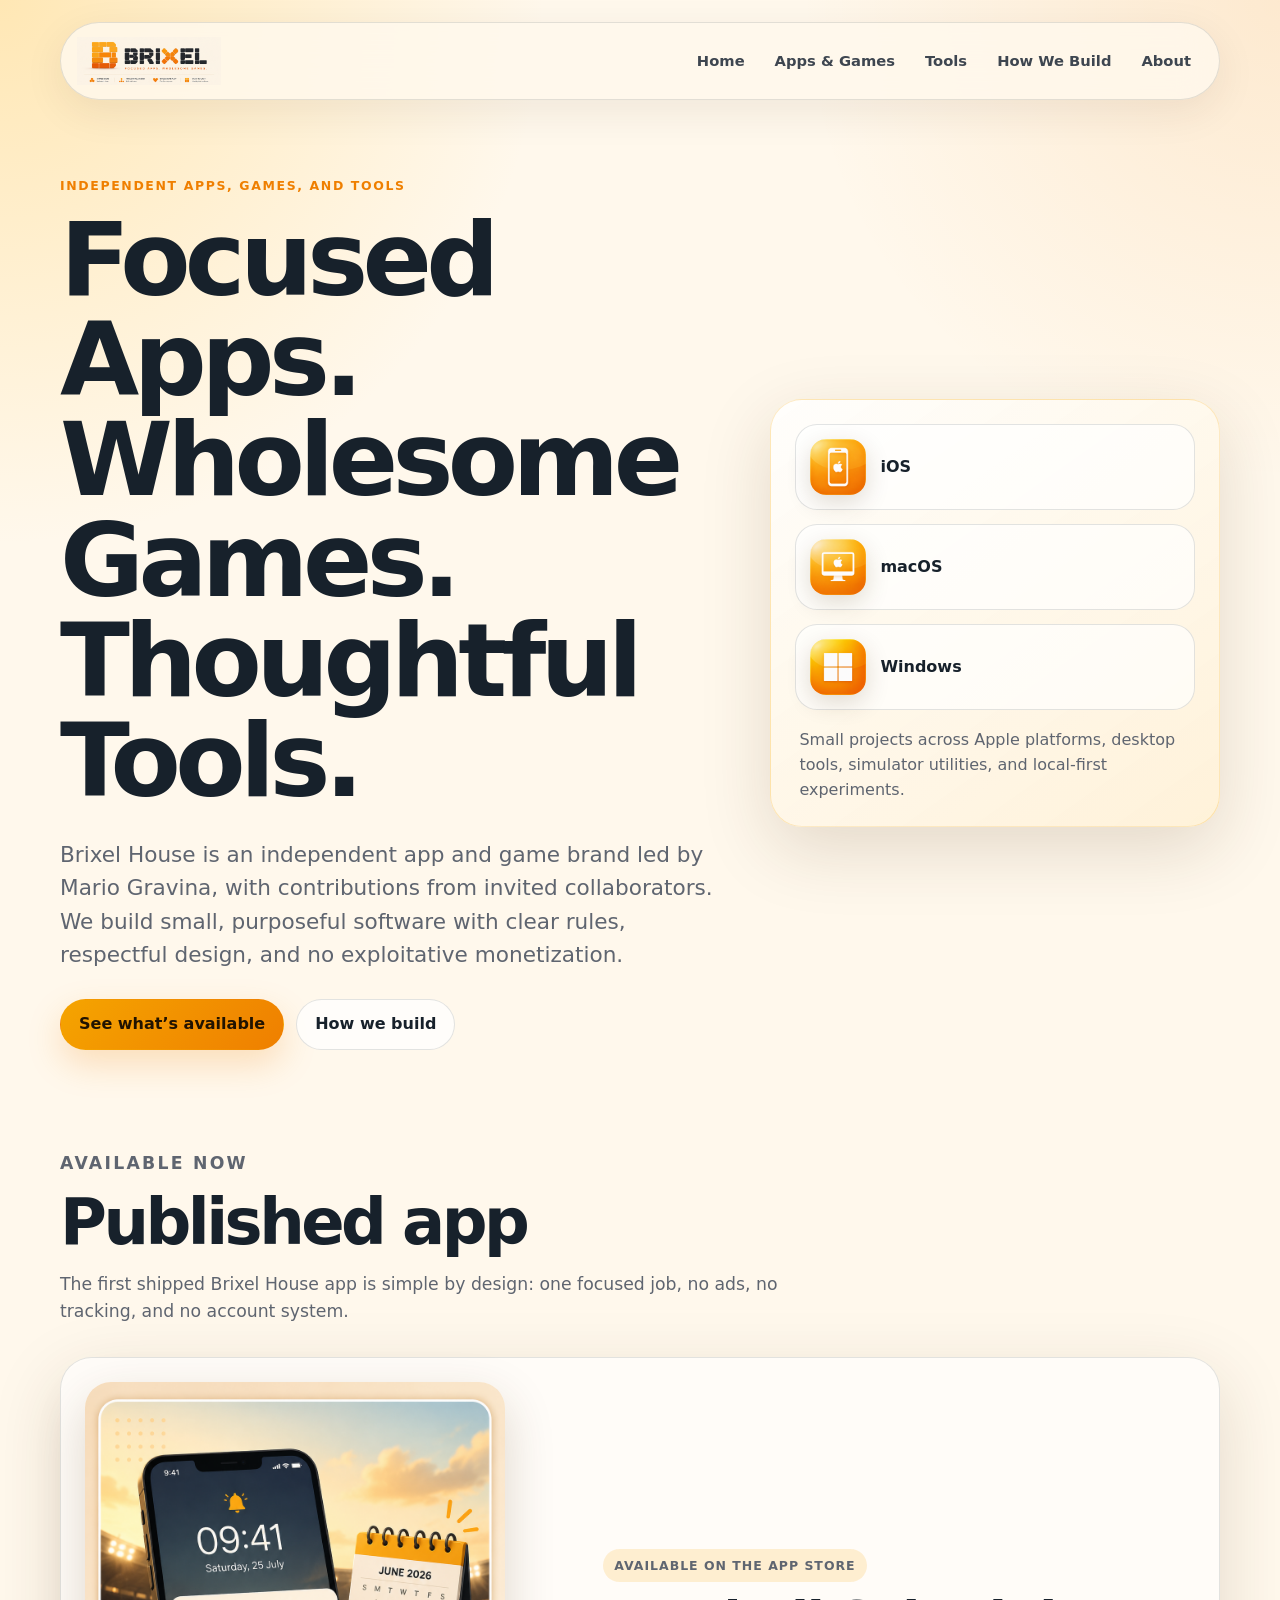
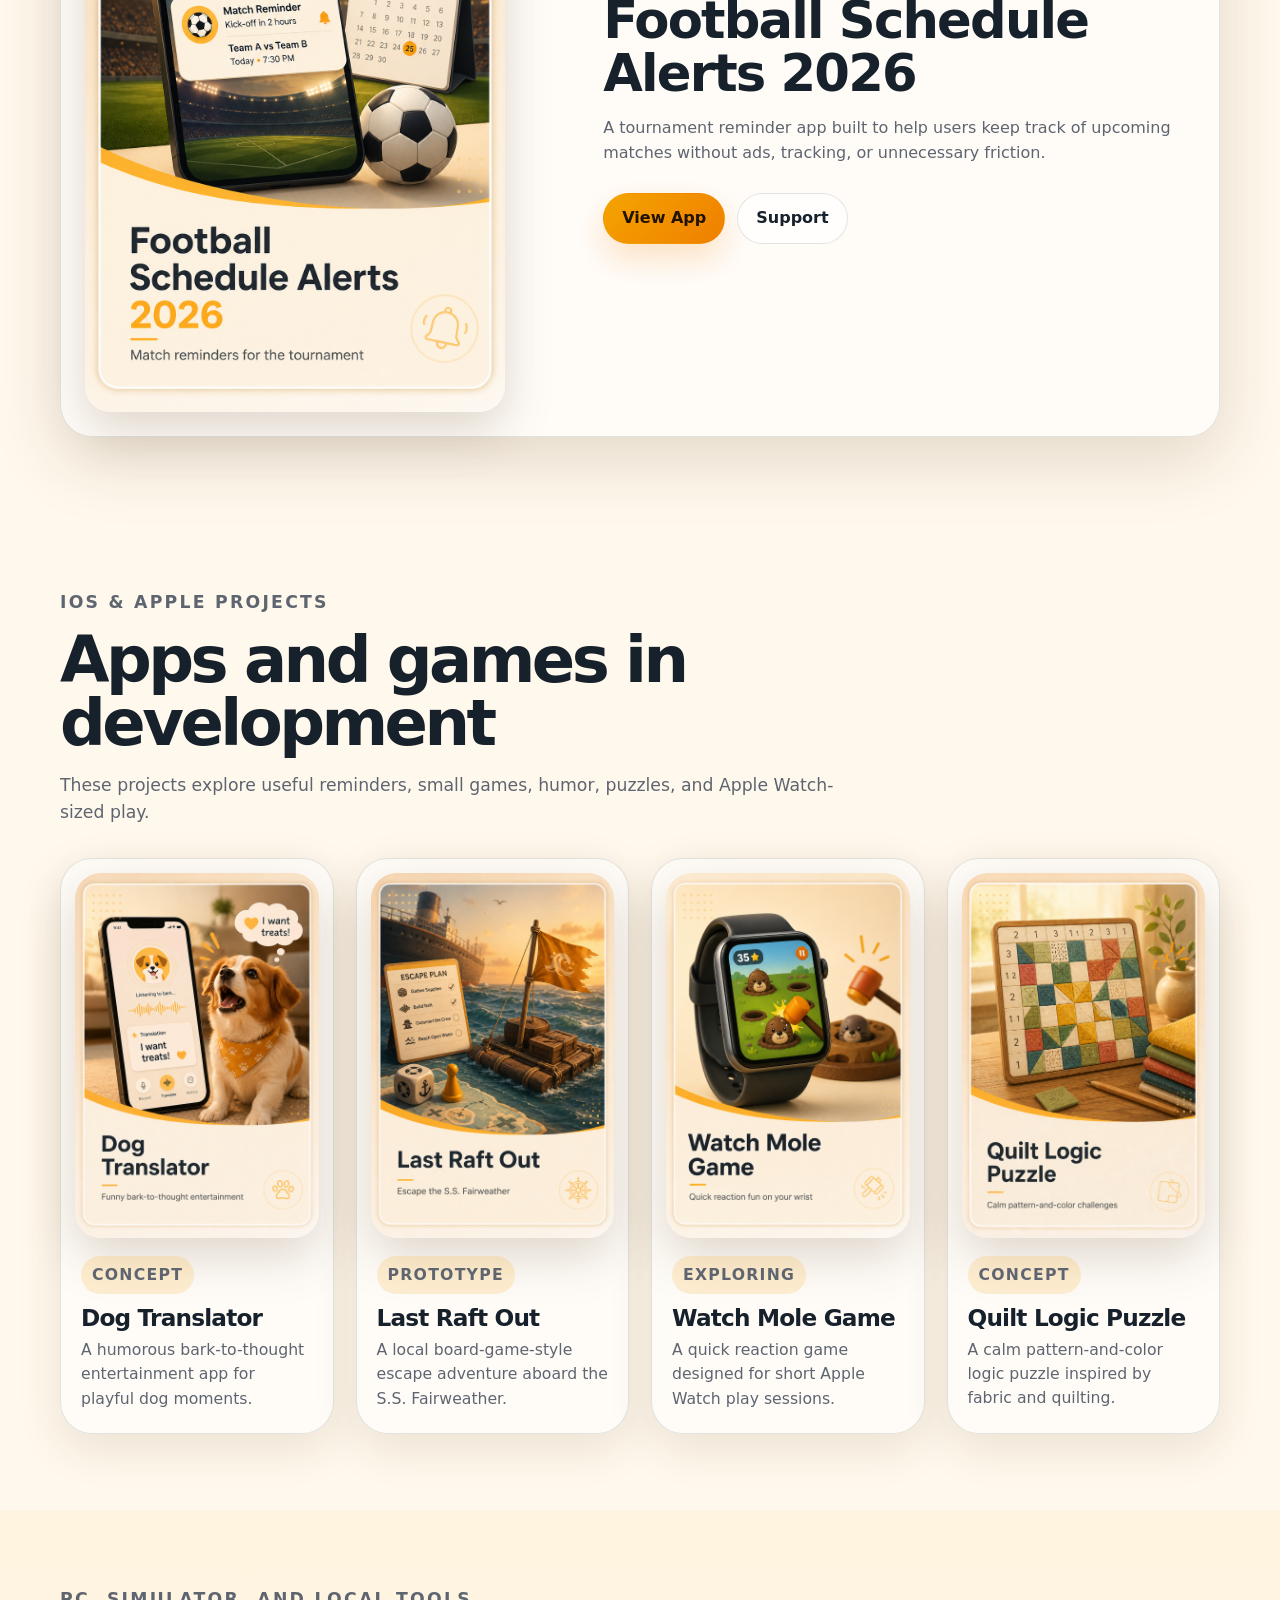
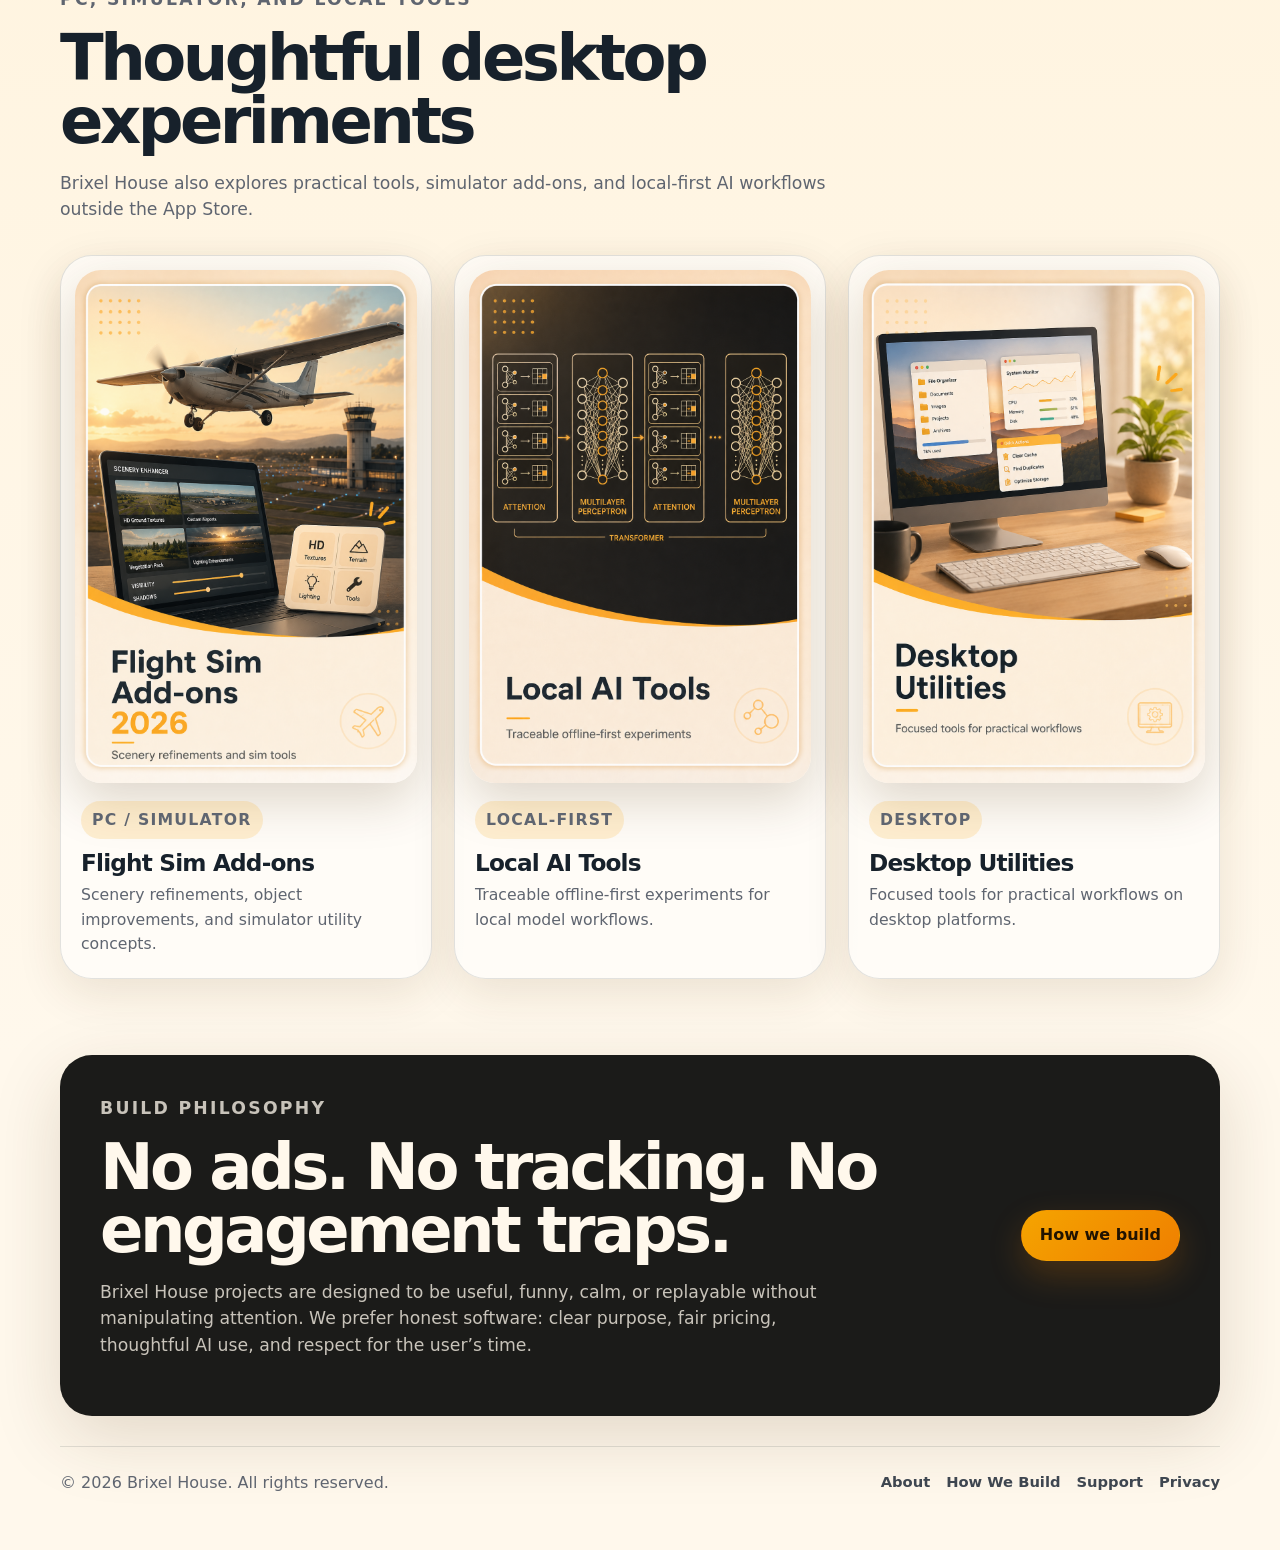
==== commit 69428e15: "Update navigation links and text in index.html Updated why-games-like-these to how-we-build" ====
--- a/index.html
+++ b/index.html
@@ -18,7 +18,7 @@
       <a href="index.html">Home</a>
       <a href="#apps">Apps & Games</a>
       <a href="#tools">Tools</a>
-      <a href="why-games-like-these.html">Why These Games</a>
+      <a href="how-we-build.html">How We Build</a>
       <a href="about.html">About</a>
     </nav>
   </header>
@@ -36,7 +36,7 @@
 
         <div class="hero-actions">
           <a class="button primary" href="#available">See what’s available</a>
-          <a class="button secondary" href="why-games-like-these.html">Why we build this way</a>
+          <a class="button secondary" href="how-we-build.html">How we build</a>
         </div>
       </div>
 
@@ -46,10 +46,12 @@
             <img src="assets/ios_icon.png" alt="" aria-hidden="true">
             <span>iOS</span>
           </div>
+
           <div class="platform-chip">
             <img src="assets/macos_icon.png" alt="" aria-hidden="true">
             <span>macOS</span>
           </div>
+
           <div class="platform-chip">
             <img src="assets/windows_icon.png" alt="" aria-hidden="true">
             <span>Windows</span>
@@ -91,7 +93,13 @@
           </p>
 
           <div class="card-actions">
-            <a class="button primary" href="#" aria-label="View Football Schedule Alerts 2026 on the App Store">View App</a>
+            <a
+              class="button primary"
+              href="https://apps.apple.com/us/app/football-schedule-alerts-2026/id6779691115"
+              aria-label="View Football Schedule Alerts 2026 on the App Store"
+            >
+              View App
+            </a>
             <a class="button secondary" href="support.html">Support</a>
           </div>
         </div>
@@ -189,16 +197,16 @@
 
     <section class="section philosophy-preview">
       <div>
-        <p class="eyebrow">Design position</p>
+        <p class="eyebrow">Build philosophy</p>
         <h2>No ads. No tracking. No engagement traps.</h2>
         <p>
           Brixel House projects are designed to be useful, funny, calm, or replayable
           without manipulating attention. We prefer honest software: clear purpose,
-          fair pricing, and respect for the user’s time.
-        </p>
-      </div>
-
-      <a class="button primary" href="why-games-like-these.html">Read the philosophy</a>
+          fair pricing, thoughtful AI use, and respect for the user’s time.
+        </p>
+      </div>
+
+      <a class="button primary" href="how-we-build.html">How we build</a>
     </section>
   </main>
 
@@ -207,7 +215,7 @@
 
     <nav aria-label="Footer navigation">
       <a href="about.html">About</a>
-      <a href="why-games-like-these.html">Why These Games</a>
+      <a href="how-we-build.html">How We Build</a>
       <a href="support.html">Support</a>
       <a href="privacy.html">Privacy</a>
     </nav>
--- a/css/style.css
+++ b/css/style.css
@@ -1,10 +1,20 @@
 :root {
-  --honey-gold: #FFC14D;
-  --bright-amber: #FF9A1F;
-  --deep-orange: #E86A17;
-  --charcoal: #1F1F23;
-  --warm-cream: #FFF6E6;
-  --white: #FFFFFF;
+  --bg: #fff8ec;
+  --bg-soft: #fff1d6;
+  --panel: #ffffff;
+  --panel-warm: #fff6e6;
+  --ink: #17212b;
+  --muted: #5f6570;
+  --muted-strong: #3e4650;
+  --honey: #f5a400;
+  --honey-deep: #ef7f00;
+  --honey-soft: #ffd67a;
+  --line: rgba(23, 33, 43, 0.12);
+  --shadow: 0 22px 70px rgba(70, 42, 4, 0.15);
+  --radius-lg: 32px;
+  --radius-md: 22px;
+  --radius-sm: 14px;
+  --max: 1160px;
 }
 
 * {
@@ -12,56 +22,457 @@
 }
 
 html {
-  min-height: 100%;
+  scroll-behavior: smooth;
 }
 
 body {
   margin: 0;
-  min-height: 100%;
-  font-family: Arial, Helvetica, sans-serif;
-  color: var(--charcoal);
+  font-family: Inter, ui-sans-serif, system-ui, -apple-system, BlinkMacSystemFont, "Segoe UI", sans-serif;
+  color: var(--ink);
   background:
-    radial-gradient(circle at top, rgba(255, 193, 77, 0.20), transparent 34rem),
-    var(--warm-cream);
-}
-
-.page-shell {
-  min-height: 100vh;
+    radial-gradient(circle at top left, rgba(255, 208, 104, 0.42), transparent 34rem),
+    radial-gradient(circle at top right, rgba(239, 127, 0, 0.12), transparent 30rem),
+    var(--bg);
+  line-height: 1.55;
+}
+
+img {
+  max-width: 100%;
+  display: block;
+}
+
+a {
+  color: inherit;
+}
+
+.site-header {
+  width: min(var(--max), calc(100% - 32px));
+  margin: 22px auto 0;
+  padding: 14px 16px;
+  border: 1px solid var(--line);
+  border-radius: 999px;
+  background: rgba(255, 248, 236, 0.84);
+  backdrop-filter: blur(18px);
+  display: flex;
+  align-items: center;
+  justify-content: space-between;
+  gap: 18px;
+  position: sticky;
+  top: 14px;
+  z-index: 20;
+  box-shadow: 0 12px 40px rgba(70, 42, 4, 0.08);
+}
+
+.brand-link {
+  display: inline-flex;
+  align-items: center;
+  text-decoration: none;
+}
+
+.brand-mark {
+  width: 144px;
+  height: auto;
+}
+
+.site-nav {
+  display: flex;
+  align-items: center;
+  gap: 6px;
+  flex-wrap: wrap;
+  justify-content: flex-end;
+}
+
+.site-nav a,
+.site-footer a {
+  text-decoration: none;
+  color: var(--muted-strong);
+  font-weight: 700;
+  font-size: 0.92rem;
+}
+
+.site-nav a {
+  padding: 9px 12px;
+  border-radius: 999px;
+}
+
+.site-nav a:hover {
+  background: rgba(245, 164, 0, 0.14);
+  color: var(--ink);
+}
+
+.section {
+  width: min(var(--max), calc(100% - 32px));
+  margin: 0 auto;
+  padding: 76px 0;
+}
+
+.hero {
+  min-height: 76vh;
   display: grid;
-  place-items: center;
-  padding: 48px 24px;
-}
-
-.hero {
-  width: min(100%, 1080px);
-  text-align: center;
-}
-
-.hero-logo {
-  display: block;
-  width: min(100%, 960px);
-  height: auto;
-  margin: 0 auto 36px;
+  grid-template-columns: minmax(0, 1.08fr) minmax(320px, 0.72fr);
+  gap: 36px;
+  align-items: center;
+}
+
+.hero-copy h1,
+.section-heading h2,
+.philosophy-preview h2,
+.page-hero h1 {
+  margin: 0;
+  letter-spacing: -0.055em;
+  line-height: 0.98;
+}
+
+.hero-copy h1 {
+  max-width: 850px;
+  font-size: clamp(3.1rem, 8vw, 7.1rem);
 }
 
 .intro {
+  max-width: 720px;
+  font-size: clamp(1.05rem, 2vw, 1.35rem);
+  color: var(--muted);
+  margin: 26px 0 0;
+}
+
+.eyebrow {
+  margin: 0 0 14px;
+  color: var(--honey-deep);
+  text-transform: uppercase;
+  letter-spacing: 0.13em;
+  font-weight: 900;
+  font-size: 0.78rem;
+}
+
+.hero-actions,
+.card-actions {
+  display: flex;
+  gap: 12px;
+  flex-wrap: wrap;
+  margin-top: 28px;
+}
+
+.button {
+  display: inline-flex;
+  align-items: center;
+  justify-content: center;
+  min-height: 46px;
+  padding: 12px 18px;
+  border-radius: 999px;
+  text-decoration: none;
+  font-weight: 900;
+  border: 1px solid transparent;
+}
+
+.button.primary {
+  background: linear-gradient(135deg, var(--honey), var(--honey-deep));
+  color: #211300;
+  box-shadow: 0 14px 34px rgba(239, 127, 0, 0.22);
+}
+
+.button.secondary {
+  background: rgba(255, 255, 255, 0.74);
+  border-color: var(--line);
+  color: var(--ink);
+}
+
+.hero-panel {
+  border-radius: var(--radius-lg);
+  padding: 24px;
+  background:
+    linear-gradient(145deg, rgba(255, 255, 255, 0.82), rgba(255, 241, 214, 0.88));
+  border: 1px solid rgba(245, 164, 0, 0.22);
+  box-shadow: var(--shadow);
+}
+
+.platform-strip {
+  display: grid;
+  gap: 14px;
+}
+
+.platform-chip {
+  display: flex;
+  align-items: center;
+  gap: 14px;
+  padding: 14px;
+  border: 1px solid var(--line);
+  border-radius: 22px;
+  background: rgba(255, 255, 255, 0.68);
+  font-weight: 900;
+}
+
+.platform-chip img {
+  width: 56px;
+  height: 56px;
+  border-radius: 16px;
+  box-shadow: 0 8px 24px rgba(70, 42, 4, 0.16);
+}
+
+.hero-panel p {
+  margin: 18px 4px 0;
+  color: var(--muted);
+}
+
+.section-heading {
+  max-width: 790px;
+  margin-bottom: 32px;
+}
+
+.section-heading h2,
+.philosophy-preview h2,
+.page-hero h1 {
+  font-size: clamp(2.35rem, 5vw, 4.8rem);
+}
+
+.section-heading p,
+.philosophy-preview p,
+.page-hero p,
+.page-content p,
+.page-content li {
+  color: var(--muted);
+  font-size: 1.08rem;
+}
+
+.feature-section {
+  padding-top: 24px;
+}
+
+.featured-app {
+  display: grid;
+  grid-template-columns: minmax(260px, 0.45fr) minmax(0, 0.55fr);
+  gap: 34px;
+  align-items: center;
+  padding: 24px;
+  border-radius: var(--radius-lg);
+  background: rgba(255, 255, 255, 0.62);
+  border: 1px solid var(--line);
+  box-shadow: var(--shadow);
+}
+
+.featured-image-wrap {
+  max-width: 420px;
+}
+
+.project-image {
+  width: 100%;
+  border-radius: 26px;
+  box-shadow: 0 18px 50px rgba(70, 42, 4, 0.18);
+}
+
+.featured-copy h3,
+.project-card h3 {
+  margin: 12px 0 8px;
+  line-height: 1.03;
+  letter-spacing: -0.035em;
+}
+
+.featured-copy h3 {
+  font-size: clamp(2rem, 4vw, 4rem);
+}
+
+.featured-copy p,
+.project-card p {
+  color: var(--muted);
+}
+
+.status-pill {
+  display: inline-flex;
+  width: fit-content;
+  margin: 0;
+  padding: 7px 11px;
+  border-radius: 999px;
+  background: rgba(245, 164, 0, 0.16);
+  color: #915000;
+  font-size: 0.78rem;
+  text-transform: uppercase;
+  letter-spacing: 0.08em;
+  font-weight: 900;
+}
+
+.project-grid {
+  display: grid;
+  grid-template-columns: repeat(4, minmax(0, 1fr));
+  gap: 22px;
+}
+
+.project-grid.three-up {
+  grid-template-columns: repeat(3, minmax(0, 1fr));
+}
+
+.project-card {
+  display: flex;
+  flex-direction: column;
+  gap: 18px;
+  padding: 14px;
+  border-radius: var(--radius-lg);
+  background: rgba(255, 255, 255, 0.62);
+  border: 1px solid var(--line);
+  box-shadow: 0 14px 46px rgba(70, 42, 4, 0.11);
+}
+
+.project-card-copy {
+  padding: 0 6px 8px;
+}
+
+.project-card h3 {
+  font-size: 1.45rem;
+}
+
+.project-card p {
+  margin: 0;
+  font-size: 0.98rem;
+}
+
+.alt-section {
+  width: 100%;
+  max-width: none;
+  padding-left: max(16px, calc((100% - var(--max)) / 2));
+  padding-right: max(16px, calc((100% - var(--max)) / 2));
+  background:
+    linear-gradient(180deg, rgba(255, 241, 214, 0.55), rgba(255, 248, 236, 0));
+}
+
+.philosophy-preview {
+  display: grid;
+  grid-template-columns: minmax(0, 1fr) auto;
+  gap: 28px;
+  align-items: center;
+  margin-bottom: 30px;
+  padding: 40px;
+  border-radius: var(--radius-lg);
+  background: #1b1b19;
+  color: #fff8ec;
+  box-shadow: var(--shadow);
+}
+
+.philosophy-preview h2 {
+  color: #fff8ec;
+}
+
+.philosophy-preview p {
   max-width: 760px;
+  color: rgba(255, 248, 236, 0.76);
+}
+
+/* Interior pages */
+
+.page-main {
+  width: min(900px, calc(100% - 32px));
   margin: 0 auto;
-  font-size: clamp(1.05rem, 2vw, 1.35rem);
-  line-height: 1.65;
-  color: var(--charcoal);
+}
+
+.page-hero {
+  padding: 88px 0 44px;
+}
+
+.page-content {
+  padding-bottom: 90px;
+}
+
+.page-content h2 {
+  margin: 42px 0 12px;
+  font-size: clamp(1.8rem, 3vw, 2.8rem);
+  letter-spacing: -0.04em;
+}
+
+.page-content ul {
+  padding-left: 1.25rem;
+}
+
+.page-card {
+  margin: 24px 0;
+  padding: 26px;
+  border-radius: var(--radius-md);
+  background: rgba(255, 255, 255, 0.68);
+  border: 1px solid var(--line);
+}
+
+.site-footer {
+  width: min(var(--max), calc(100% - 32px));
+  margin: 0 auto 30px;
+  padding: 24px 0;
+  border-top: 1px solid var(--line);
+  display: flex;
+  justify-content: space-between;
+  gap: 18px;
+  flex-wrap: wrap;
+  color: var(--muted);
+}
+
+.site-footer p {
+  margin: 0;
+}
+
+.site-footer nav {
+  display: flex;
+  gap: 16px;
+  flex-wrap: wrap;
+}
+
+@media (max-width: 980px) {
+  .site-header {
+    align-items: flex-start;
+    border-radius: 26px;
+    flex-direction: column;
+  }
+
+  .site-nav {
+    justify-content: flex-start;
+  }
+
+  .hero {
+    grid-template-columns: 1fr;
+    min-height: auto;
+    padding-top: 58px;
+  }
+
+  .featured-app {
+    grid-template-columns: 1fr;
+  }
+
+  .project-grid,
+  .project-grid.three-up {
+    grid-template-columns: repeat(2, minmax(0, 1fr));
+  }
+
+  .philosophy-preview {
+    grid-template-columns: 1fr;
+  }
 }
 
 @media (max-width: 640px) {
-  .page-shell {
-    padding: 32px 18px;
-  }
-
-  .hero-logo {
-    margin-bottom: 28px;
-  }
-
-  .intro {
-    font-size: 1rem;
-  }
-}
+  .brand-mark {
+    width: 128px;
+  }
+
+  .site-nav a {
+    font-size: 0.85rem;
+    padding: 8px 9px;
+  }
+
+  .section {
+    padding: 56px 0;
+  }
+
+  .hero-copy h1 {
+    font-size: clamp(2.75rem, 16vw, 4.6rem);
+  }
+
+  .project-grid,
+  .project-grid.three-up {
+    grid-template-columns: 1fr;
+  }
+
+  .featured-app,
+  .philosophy-preview {
+    padding: 18px;
+  }
+
+  .project-card {
+    border-radius: 24px;
+  }
+
+  .site-footer {
+    flex-direction: column;
+  }
+}
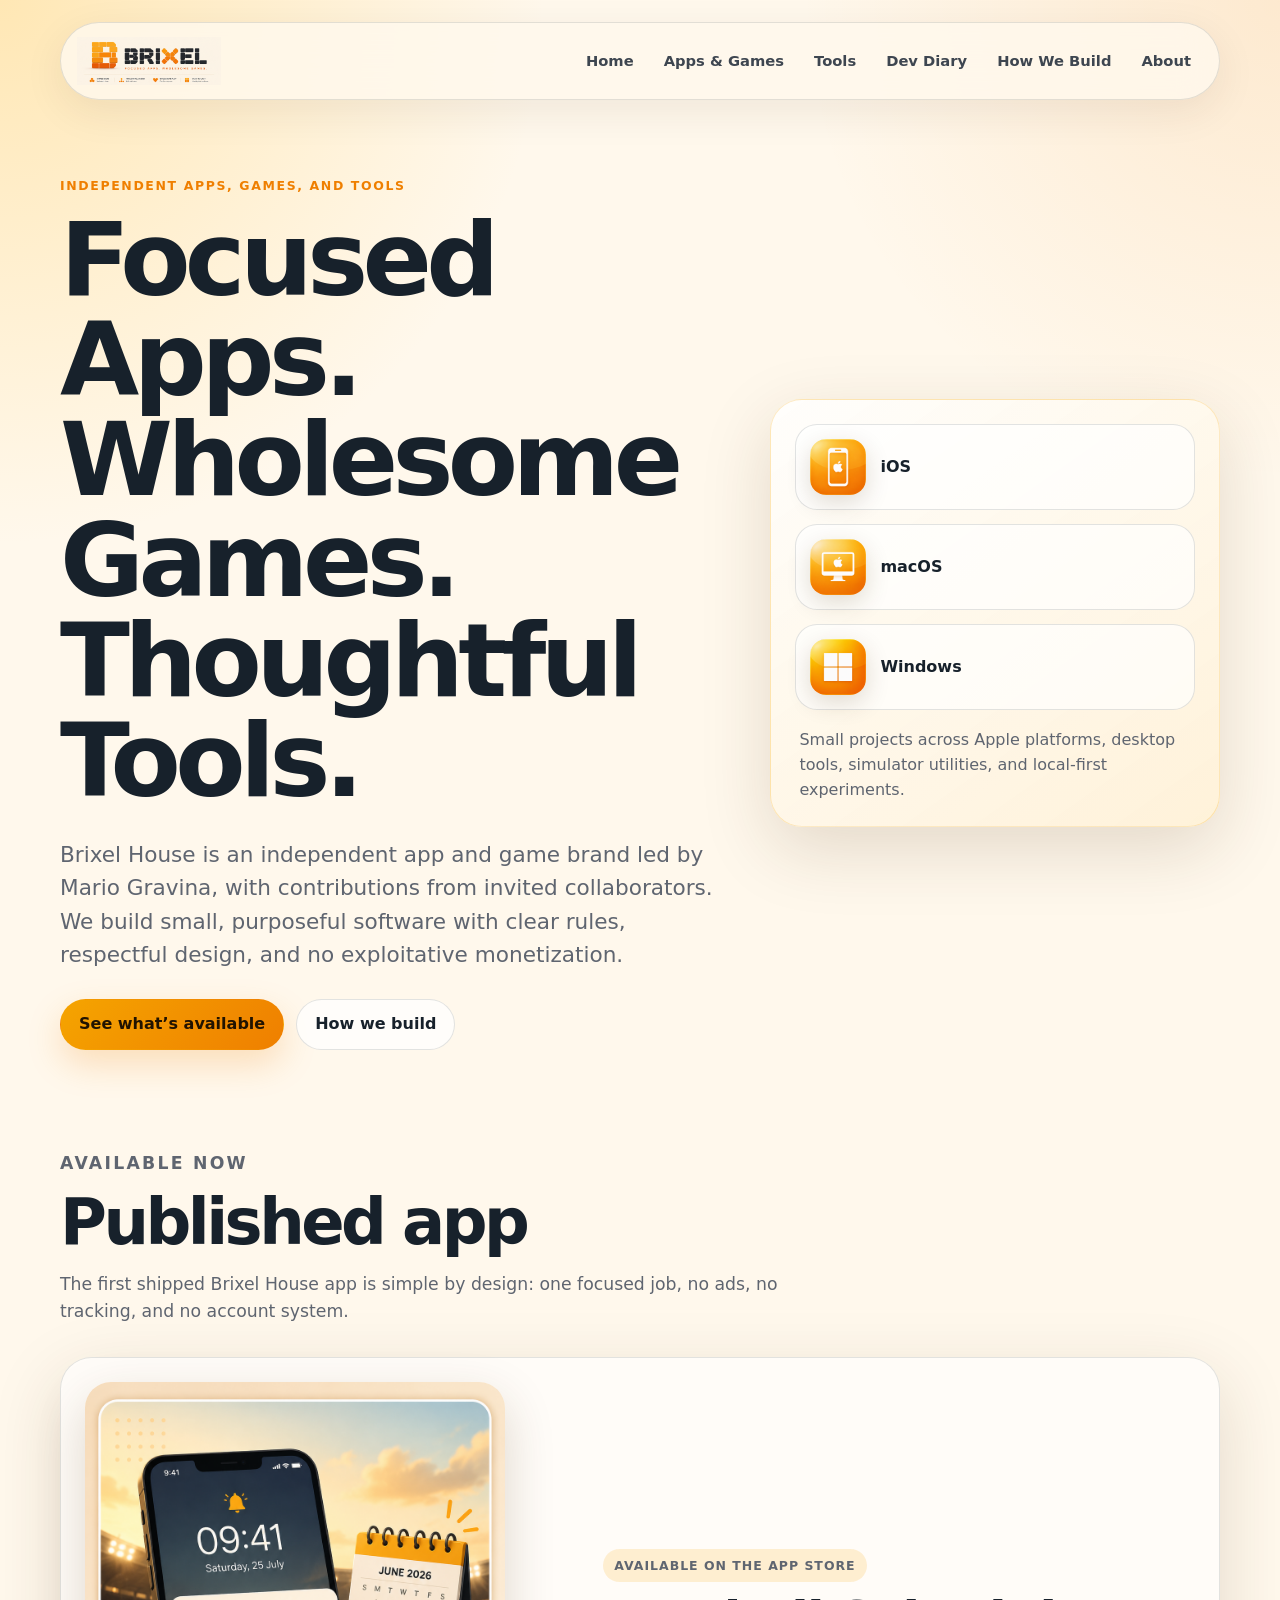
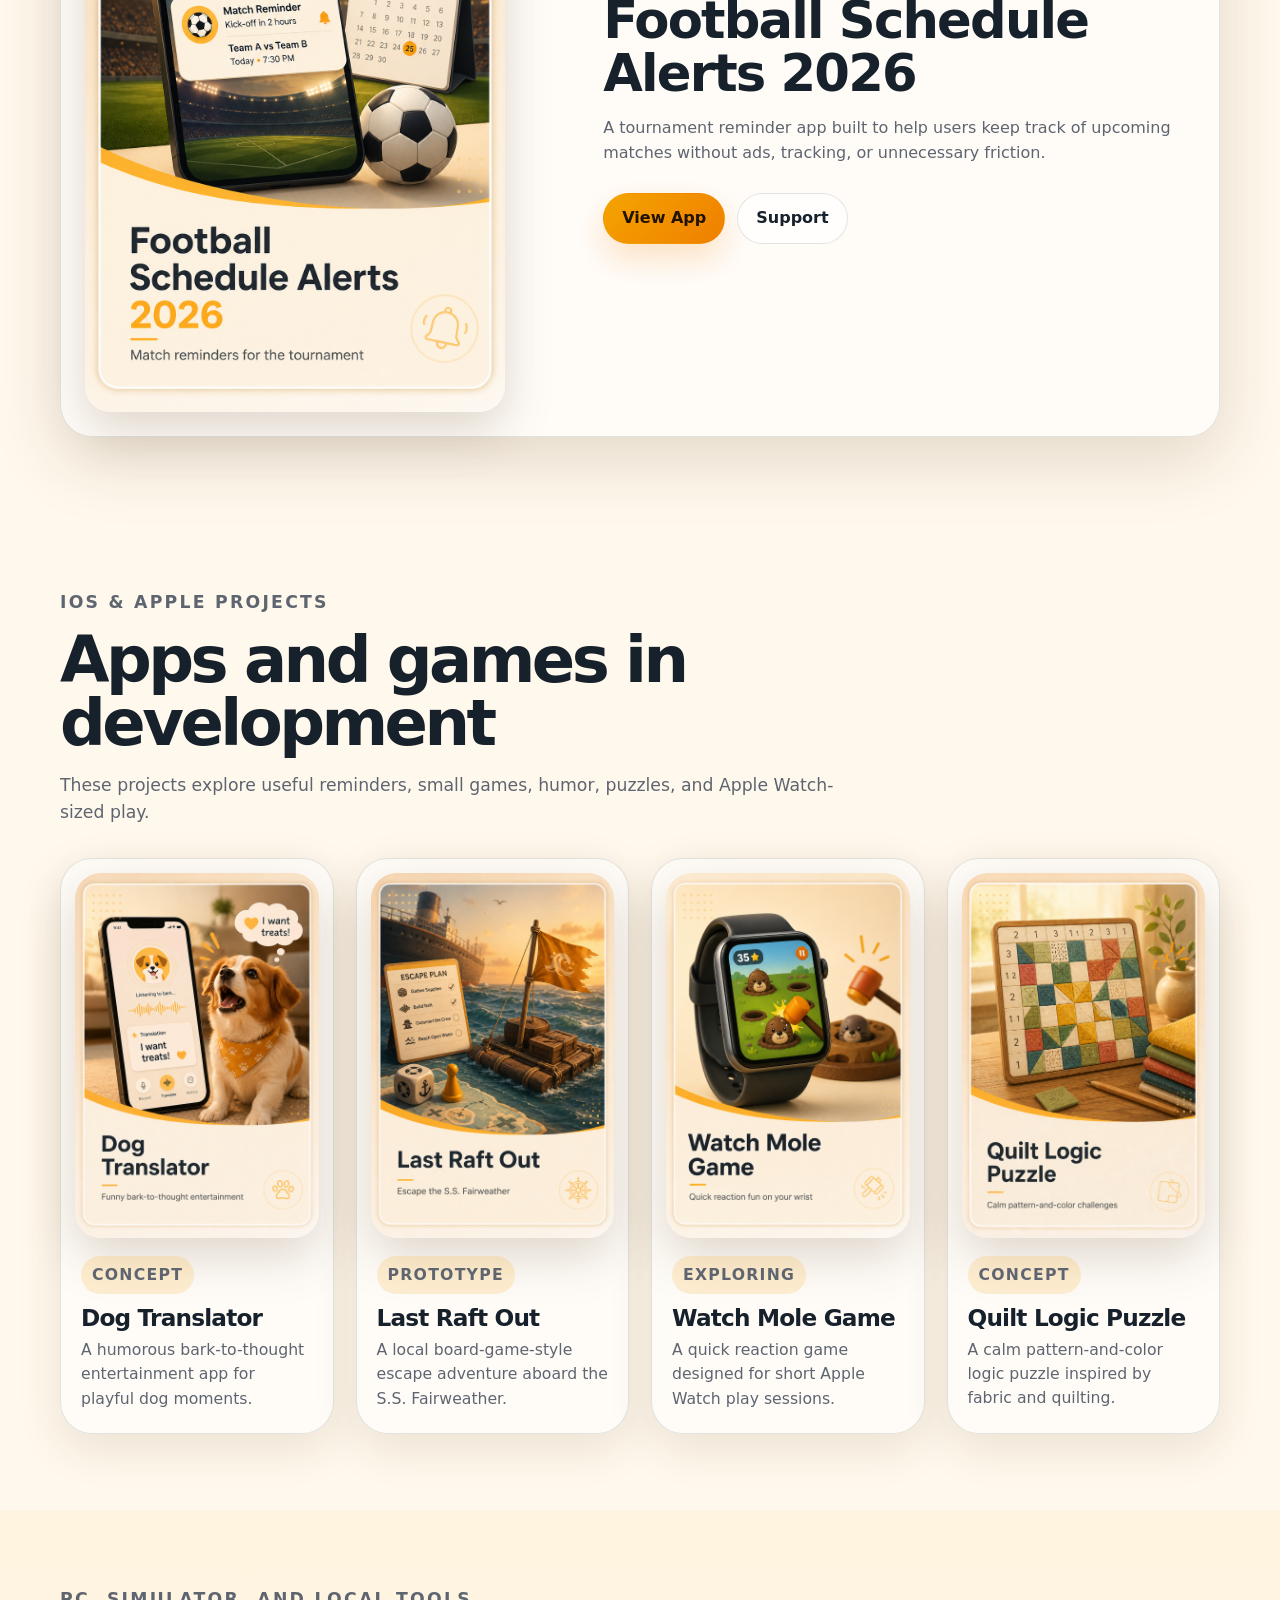
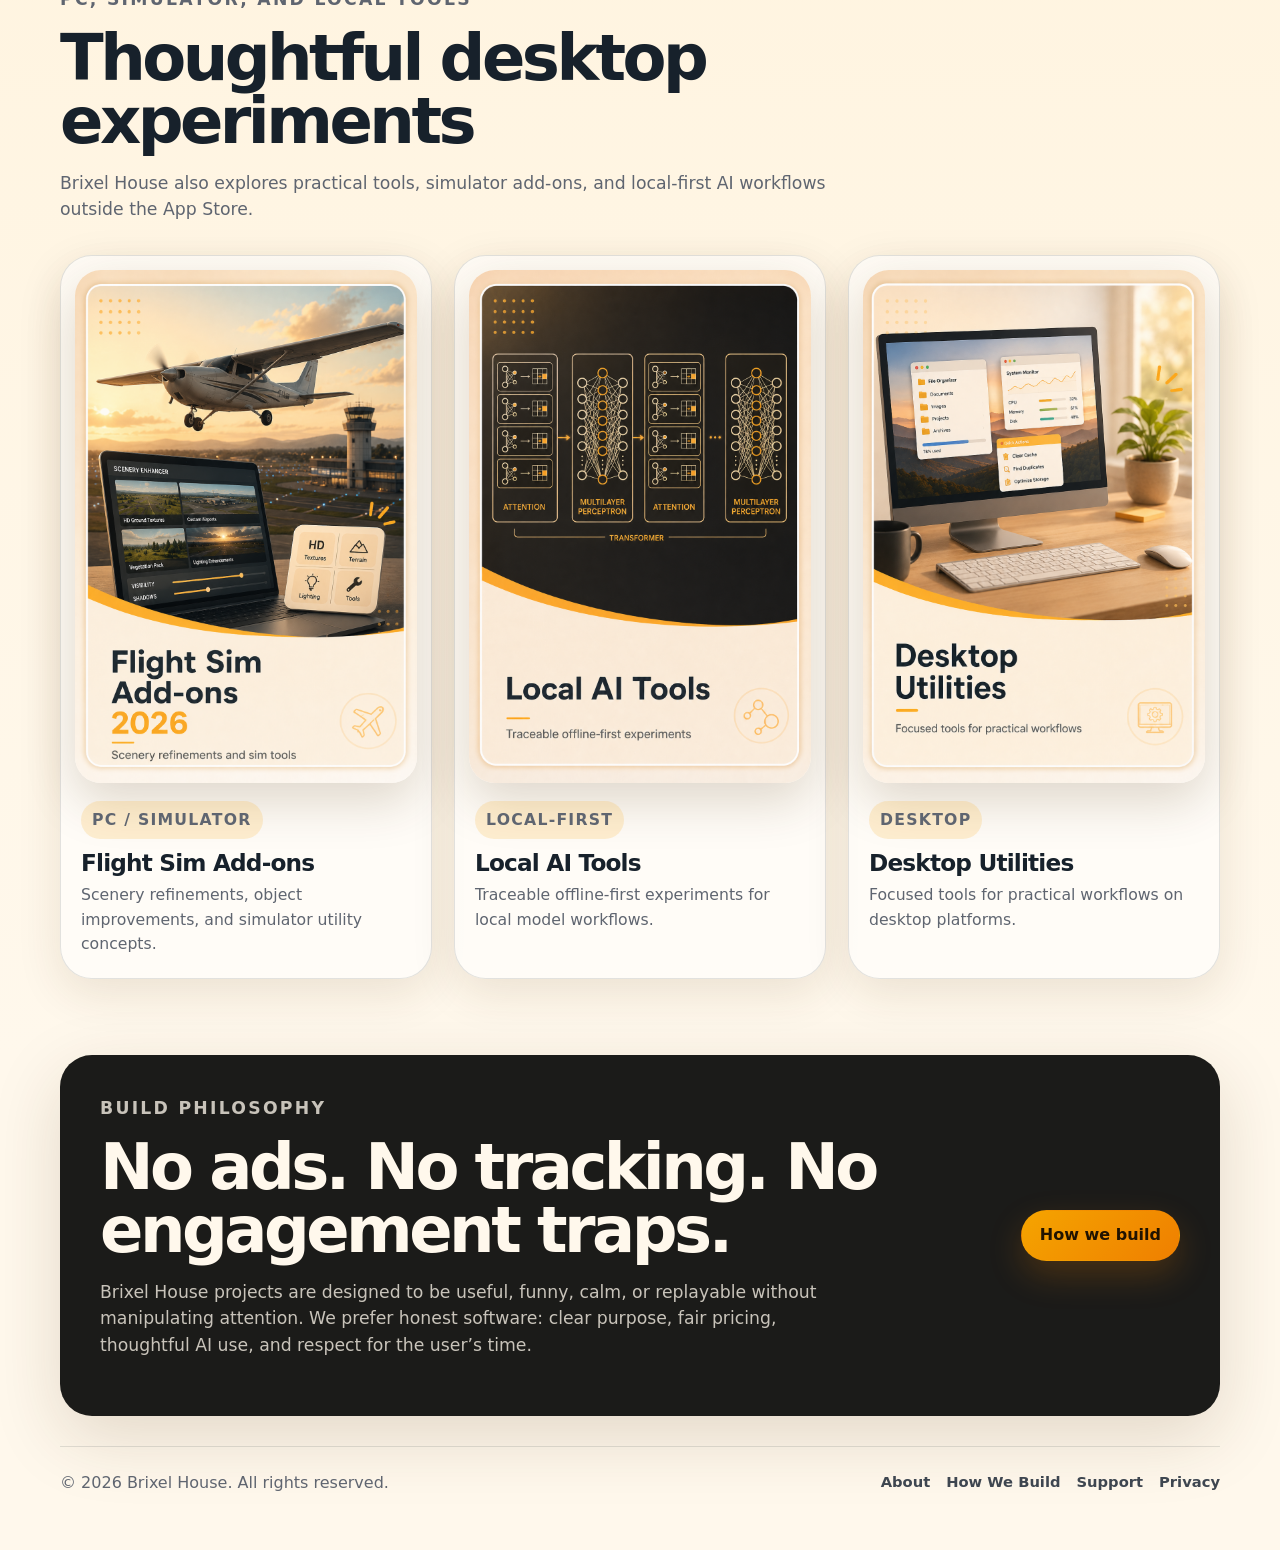
==== commit 2ed0a6ef: "Add Brixel House dev diary workflow" ====
--- a/index.html
+++ b/index.html
@@ -18,6 +18,7 @@
       <a href="index.html">Home</a>
       <a href="#apps">Apps & Games</a>
       <a href="#tools">Tools</a>
+      <a href="devdiary.html">Dev Diary</a>
       <a href="how-we-build.html">How We Build</a>
       <a href="about.html">About</a>
     </nav>
--- a/css/style.css
+++ b/css/style.css
@@ -95,7 +95,8 @@
   border-radius: 999px;
 }
 
-.site-nav a:hover {
+.site-nav a:hover,
+.site-nav a[aria-current="page"] {
   background: rgba(245, 164, 0, 0.14);
   color: var(--ink);
 }
@@ -387,6 +388,70 @@
   border: 1px solid var(--line);
 }
 
+/* Dev Diary */
+
+.devdiary-section {
+  padding-top: 40px;
+}
+
+.dev-entry-list {
+  display: grid;
+  gap: 28px;
+}
+
+.dev-entry-card {
+  display: grid;
+  grid-template-columns: minmax(260px, 0.38fr) minmax(0, 0.62fr);
+  gap: 30px;
+  align-items: start;
+  padding: 24px;
+  border-radius: var(--radius-lg);
+  background: rgba(255, 255, 255, 0.68);
+  border: 1px solid var(--line);
+  box-shadow: 0 14px 46px rgba(70, 42, 4, 0.11);
+}
+
+.dev-entry-media img {
+  width: 100%;
+  border-radius: 26px;
+  box-shadow: 0 18px 50px rgba(70, 42, 4, 0.18);
+}
+
+.dev-entry-copy {
+  padding: 4px 4px 2px;
+}
+
+.dev-entry-date {
+  margin: 12px 0 0;
+  color: var(--muted-strong);
+  font-weight: 800;
+  font-size: 0.92rem;
+}
+
+.dev-entry-card h3 {
+  margin: 10px 0 12px;
+  font-size: clamp(1.9rem, 3vw, 3.2rem);
+  line-height: 1.02;
+  letter-spacing: -0.045em;
+}
+
+.dev-entry-card p {
+  color: var(--muted);
+  font-size: 1.04rem;
+}
+
+.dev-entry-summary {
+  color: var(--muted-strong);
+  font-weight: 650;
+}
+
+.dev-entry-card a {
+  color: var(--honey-deep);
+  font-weight: 800;
+  text-decoration-thickness: 2px;
+  text-underline-offset: 3px;
+}
+
 .site-footer {
   width: min(var(--max), calc(100% - 32px));
   margin: 0 auto 30px;
@@ -435,6 +500,10 @@
     grid-template-columns: repeat(2, minmax(0, 1fr));
   }
 
+  .dev-entry-card {
+    grid-template-columns: 1fr;
+  }
+
   .philosophy-preview {
     grid-template-columns: 1fr;
   }
@@ -468,11 +537,16 @@
     padding: 18px;
   }
 
-  .project-card {
+  .project-card,
+  .dev-entry-card {
     border-radius: 24px;
+  }
+
+  .dev-entry-card {
+    padding: 18px;
   }
 
   .site-footer {
     flex-direction: column;
   }
-}
+}
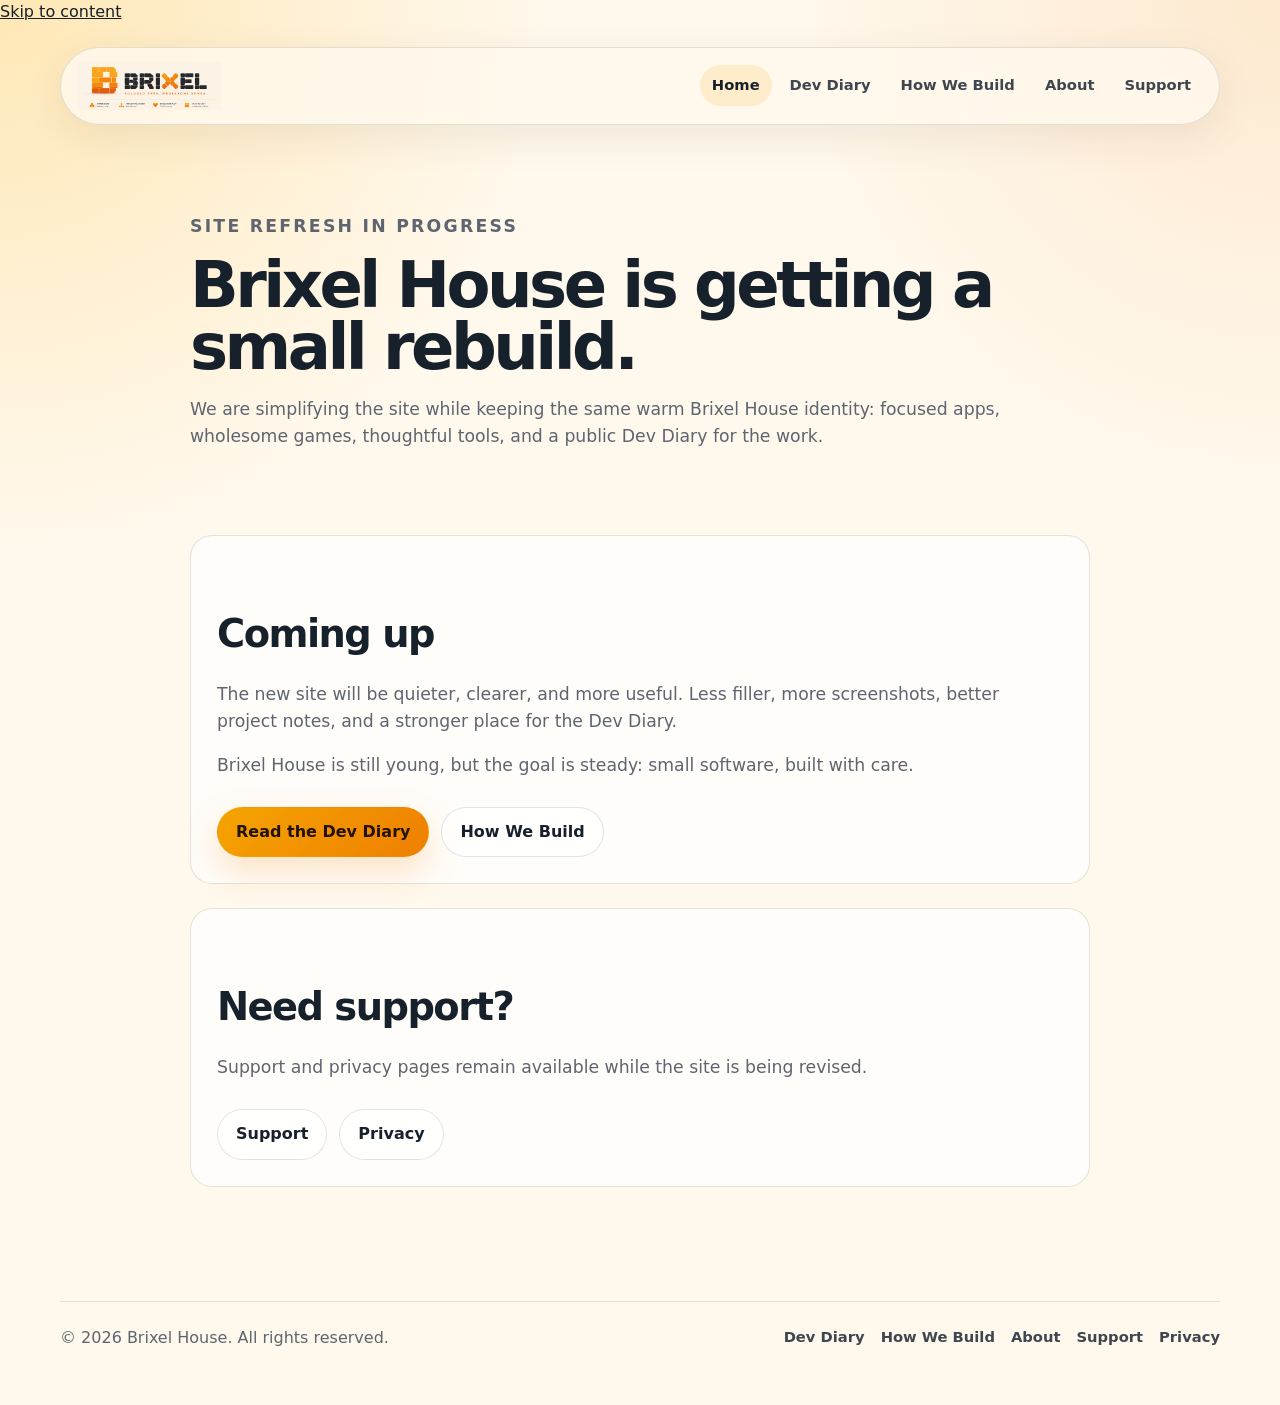
==== commit 020e010d: "Changed Index.html to Short format while Revamping Site Updated the title and description for site r" ====
--- a/index.html
+++ b/index.html
@@ -3,211 +3,68 @@
 <head>
   <meta charset="utf-8">
   <meta name="viewport" content="width=device-width, initial-scale=1">
-  <title>Brixel House</title>
-  <meta name="description" content="Brixel House creates focused apps, wholesome games, and thoughtful tools built from simple ideas, clear rules, and respectful design.">
+  <title>Brixel House | Site Refresh</title>
+  <meta name="description" content="Brixel House is refreshing its website while continuing work on focused apps, wholesome games, thoughtful tools, and the Dev Diary.">
   <link rel="stylesheet" href="css/style.css">
 </head>
 
 <body>
+  <a class="skip-link" href="#main">Skip to content</a>
+
   <header class="site-header">
     <a class="brand-link" href="index.html" aria-label="Brixel House home">
       <img src="assets/brixel-main-logo.png" alt="Brixel House" class="brand-mark">
     </a>
 
     <nav class="site-nav" aria-label="Main navigation">
-      <a href="index.html">Home</a>
-      <a href="#apps">Apps & Games</a>
-      <a href="#tools">Tools</a>
+      <a href="index.html" aria-current="page">Home</a>
       <a href="devdiary.html">Dev Diary</a>
       <a href="how-we-build.html">How We Build</a>
       <a href="about.html">About</a>
+      <a href="support.html">Support</a>
     </nav>
   </header>
 
-  <main>
-    <section class="hero section">
-      <div class="hero-copy">
-        <p class="eyebrow">Independent apps, games, and tools</p>
-        <h1>Focused Apps. Wholesome Games. Thoughtful Tools.</h1>
-        <p class="intro">
-          Brixel House is an independent app and game brand led by Mario Gravina,
-          with contributions from invited collaborators. We build small, purposeful software
-          with clear rules, respectful design, and no exploitative monetization.
+  <main id="main" class="page-main">
+    <section class="page-hero">
+      <p class="eyebrow">Site refresh in progress</p>
+      <h1>Brixel House is getting a small rebuild.</h1>
+      <p>
+        We are simplifying the site while keeping the same warm Brixel House identity:
+        focused apps, wholesome games, thoughtful tools, and a public Dev Diary for the work.
+      </p>
+    </section>
+
+    <section class="page-content">
+      <div class="page-card callout-card">
+        <h2>Coming up</h2>
+        <p>
+          The new site will be quieter, clearer, and more useful. Less filler,
+          more screenshots, better project notes, and a stronger place for the Dev Diary.
+        </p>
+
+        <p>
+          Brixel House is still young, but the goal is steady: small software,
+          built with care.
         </p>
 
         <div class="hero-actions">
-          <a class="button primary" href="#available">See what’s available</a>
-          <a class="button secondary" href="how-we-build.html">How we build</a>
+          <a class="button primary" href="devdiary.html">Read the Dev Diary</a>
+          <a class="button secondary" href="how-we-build.html">How We Build</a>
         </div>
       </div>
 
-      <div class="hero-panel" aria-label="Brixel House platform areas">
-        <div class="platform-strip">
-          <div class="platform-chip">
-            <img src="assets/ios_icon.png" alt="" aria-hidden="true">
-            <span>iOS</span>
-          </div>
+      <div class="page-card">
+        <h2>Need support?</h2>
+        <p>
+          Support and privacy pages remain available while the site is being revised.
+        </p>
 
-          <div class="platform-chip">
-            <img src="assets/macos_icon.png" alt="" aria-hidden="true">
-            <span>macOS</span>
-          </div>
-
-          <div class="platform-chip">
-            <img src="assets/windows_icon.png" alt="" aria-hidden="true">
-            <span>Windows</span>
-          </div>
+        <div class="hero-actions">
+          <a class="button secondary" href="support.html">Support</a>
+          <a class="button secondary" href="privacy.html">Privacy</a>
         </div>
-
-        <p>
-          Small projects across Apple platforms, desktop tools, simulator utilities,
-          and local-first experiments.
-        </p>
       </div>
-    </section>
-
-    <section id="available" class="section feature-section">
-      <div class="section-heading">
-        <p class="eyebrow">Available now</p>
-        <h2>Published app</h2>
-        <p>
-          The first shipped Brixel House app is simple by design: one focused job,
-          no ads, no tracking, and no account system.
-        </p>
-      </div>
-
-      <article class="featured-app">
-        <div class="featured-image-wrap">
-          <img
-            src="assets/football-scheduler-card.png"
-            alt="Football Schedule Alerts 2026 preview card"
-            class="project-image"
-          >
-        </div>
-
-        <div class="featured-copy">
-          <p class="status-pill">Available on the App Store</p>
-          <h3>Football Schedule Alerts 2026</h3>
-          <p>
-            A tournament reminder app built to help users keep track of upcoming matches
-            without ads, tracking, or unnecessary friction.
-          </p>
-
-          <div class="card-actions">
-            <a
-              class="button primary"
-              href="https://apps.apple.com/us/app/football-schedule-alerts-2026/id6779691115"
-              aria-label="View Football Schedule Alerts 2026 on the App Store"
-            >
-              View App
-            </a>
-            <a class="button secondary" href="support.html">Support</a>
-          </div>
-        </div>
-      </article>
-    </section>
-
-    <section id="apps" class="section">
-      <div class="section-heading">
-        <p class="eyebrow">iOS & Apple projects</p>
-        <h2>Apps and games in development</h2>
-        <p>
-          These projects explore useful reminders, small games, humor, puzzles,
-          and Apple Watch-sized play.
-        </p>
-      </div>
-
-      <div class="project-grid">
-        <article class="project-card">
-          <img src="assets/dog-translator-card.png" alt="Dog Translator preview card" class="project-image">
-          <div class="project-card-copy">
-            <p class="status-pill">Concept</p>
-            <h3>Dog Translator</h3>
-            <p>A humorous bark-to-thought entertainment app for playful dog moments.</p>
-          </div>
-        </article>
-
-        <article class="project-card">
-          <img src="assets/last-raft-out-card.png" alt="Last Raft Out preview card" class="project-image">
-          <div class="project-card-copy">
-            <p class="status-pill">Prototype</p>
-            <h3>Last Raft Out</h3>
-            <p>A local board-game-style escape adventure aboard the S.S. Fairweather.</p>
-          </div>
-        </article>
-
-        <article class="project-card">
-          <img src="assets/watch-mole-card.png" alt="Watch Mole Game preview card" class="project-image">
-          <div class="project-card-copy">
-            <p class="status-pill">Exploring</p>
-            <h3>Watch Mole Game</h3>
-            <p>A quick reaction game designed for short Apple Watch play sessions.</p>
-          </div>
-        </article>
-
-        <article class="project-card">
-          <img src="assets/quilt-logic-card.png" alt="Quilt Logic Puzzle preview card" class="project-image">
-          <div class="project-card-copy">
-            <p class="status-pill">Concept</p>
-            <h3>Quilt Logic Puzzle</h3>
-            <p>A calm pattern-and-color logic puzzle inspired by fabric and quilting.</p>
-          </div>
-        </article>
-      </div>
-    </section>
-
-    <section id="tools" class="section alt-section">
-      <div class="section-heading">
-        <p class="eyebrow">PC, simulator, and local tools</p>
-        <h2>Thoughtful desktop experiments</h2>
-        <p>
-          Brixel House also explores practical tools, simulator add-ons, and local-first
-          AI workflows outside the App Store.
-        </p>
-      </div>
-
-      <div class="project-grid three-up">
-        <article class="project-card">
-          <img src="assets/flight-sim-addons-card.png" alt="Flight Sim Add-ons preview card" class="project-image">
-          <div class="project-card-copy">
-            <p class="status-pill">PC / Simulator</p>
-            <h3>Flight Sim Add-ons</h3>
-            <p>Scenery refinements, object improvements, and simulator utility concepts.</p>
-          </div>
-        </article>
-
-        <article class="project-card">
-          <img src="assets/ai-tools-card.png" alt="Local AI Tools preview card" class="project-image">
-          <div class="project-card-copy">
-            <p class="status-pill">Local-first</p>
-            <h3>Local AI Tools</h3>
-            <p>Traceable offline-first experiments for local model workflows.</p>
-          </div>
-        </article>
-
-        <article class="project-card">
-          <img src="assets/desktop-utilities-card.png" alt="Desktop Utilities preview card" class="project-image">
-          <div class="project-card-copy">
-            <p class="status-pill">Desktop</p>
-            <h3>Desktop Utilities</h3>
-            <p>Focused tools for practical workflows on desktop platforms.</p>
-          </div>
-        </article>
-      </div>
-    </section>
-
-    <section class="section philosophy-preview">
-      <div>
-        <p class="eyebrow">Build philosophy</p>
-        <h2>No ads. No tracking. No engagement traps.</h2>
-        <p>
-          Brixel House projects are designed to be useful, funny, calm, or replayable
-          without manipulating attention. We prefer honest software: clear purpose,
-          fair pricing, thoughtful AI use, and respect for the user’s time.
-        </p>
-      </div>
-
-      <a class="button primary" href="how-we-build.html">How we build</a>
     </section>
   </main>
 
@@ -215,8 +72,9 @@
     <p>&copy; 2026 Brixel House. All rights reserved.</p>
 
     <nav aria-label="Footer navigation">
+      <a href="devdiary.html">Dev Diary</a>
+      <a href="how-we-build.html">How We Build</a>
       <a href="about.html">About</a>
-      <a href="how-we-build.html">How We Build</a>
       <a href="support.html">Support</a>
       <a href="privacy.html">Privacy</a>
     </nav>
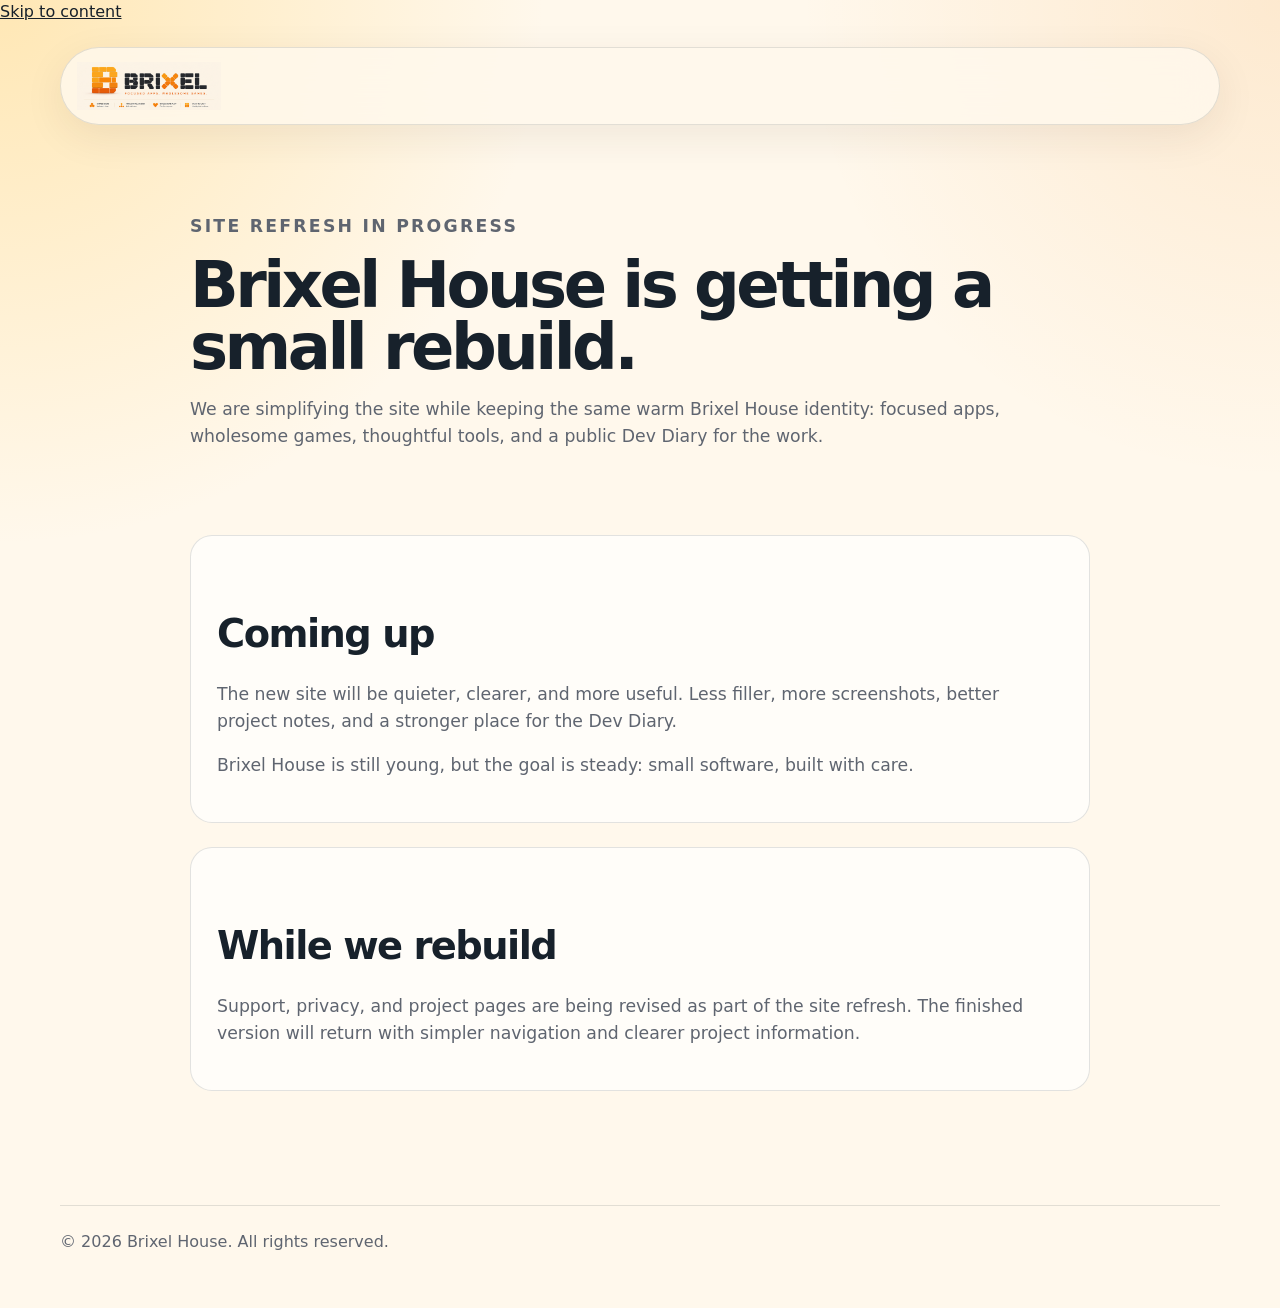
==== commit d7477601: "Refactor index.html for site refresh Removed navigation links and updated text for site refresh." ====
--- a/index.html
+++ b/index.html
@@ -12,17 +12,9 @@
   <a class="skip-link" href="#main">Skip to content</a>
 
   <header class="site-header">
-    <a class="brand-link" href="index.html" aria-label="Brixel House home">
+    <div class="brand-link" aria-label="Brixel House">
       <img src="assets/brixel-main-logo.png" alt="Brixel House" class="brand-mark">
-    </a>
-
-    <nav class="site-nav" aria-label="Main navigation">
-      <a href="index.html" aria-current="page">Home</a>
-      <a href="devdiary.html">Dev Diary</a>
-      <a href="how-we-build.html">How We Build</a>
-      <a href="about.html">About</a>
-      <a href="support.html">Support</a>
-    </nav>
+    </div>
   </header>
 
   <main id="main" class="page-main">
@@ -47,37 +39,20 @@
           Brixel House is still young, but the goal is steady: small software,
           built with care.
         </p>
-
-        <div class="hero-actions">
-          <a class="button primary" href="devdiary.html">Read the Dev Diary</a>
-          <a class="button secondary" href="how-we-build.html">How We Build</a>
-        </div>
       </div>
 
       <div class="page-card">
-        <h2>Need support?</h2>
+        <h2>While we rebuild</h2>
         <p>
-          Support and privacy pages remain available while the site is being revised.
+          Support, privacy, and project pages are being revised as part of the site refresh.
+          The finished version will return with simpler navigation and clearer project information.
         </p>
-
-        <div class="hero-actions">
-          <a class="button secondary" href="support.html">Support</a>
-          <a class="button secondary" href="privacy.html">Privacy</a>
-        </div>
       </div>
     </section>
   </main>
 
   <footer class="site-footer">
     <p>&copy; 2026 Brixel House. All rights reserved.</p>
-
-    <nav aria-label="Footer navigation">
-      <a href="devdiary.html">Dev Diary</a>
-      <a href="how-we-build.html">How We Build</a>
-      <a href="about.html">About</a>
-      <a href="support.html">Support</a>
-      <a href="privacy.html">Privacy</a>
-    </nav>
   </footer>
 </body>
 </html>
